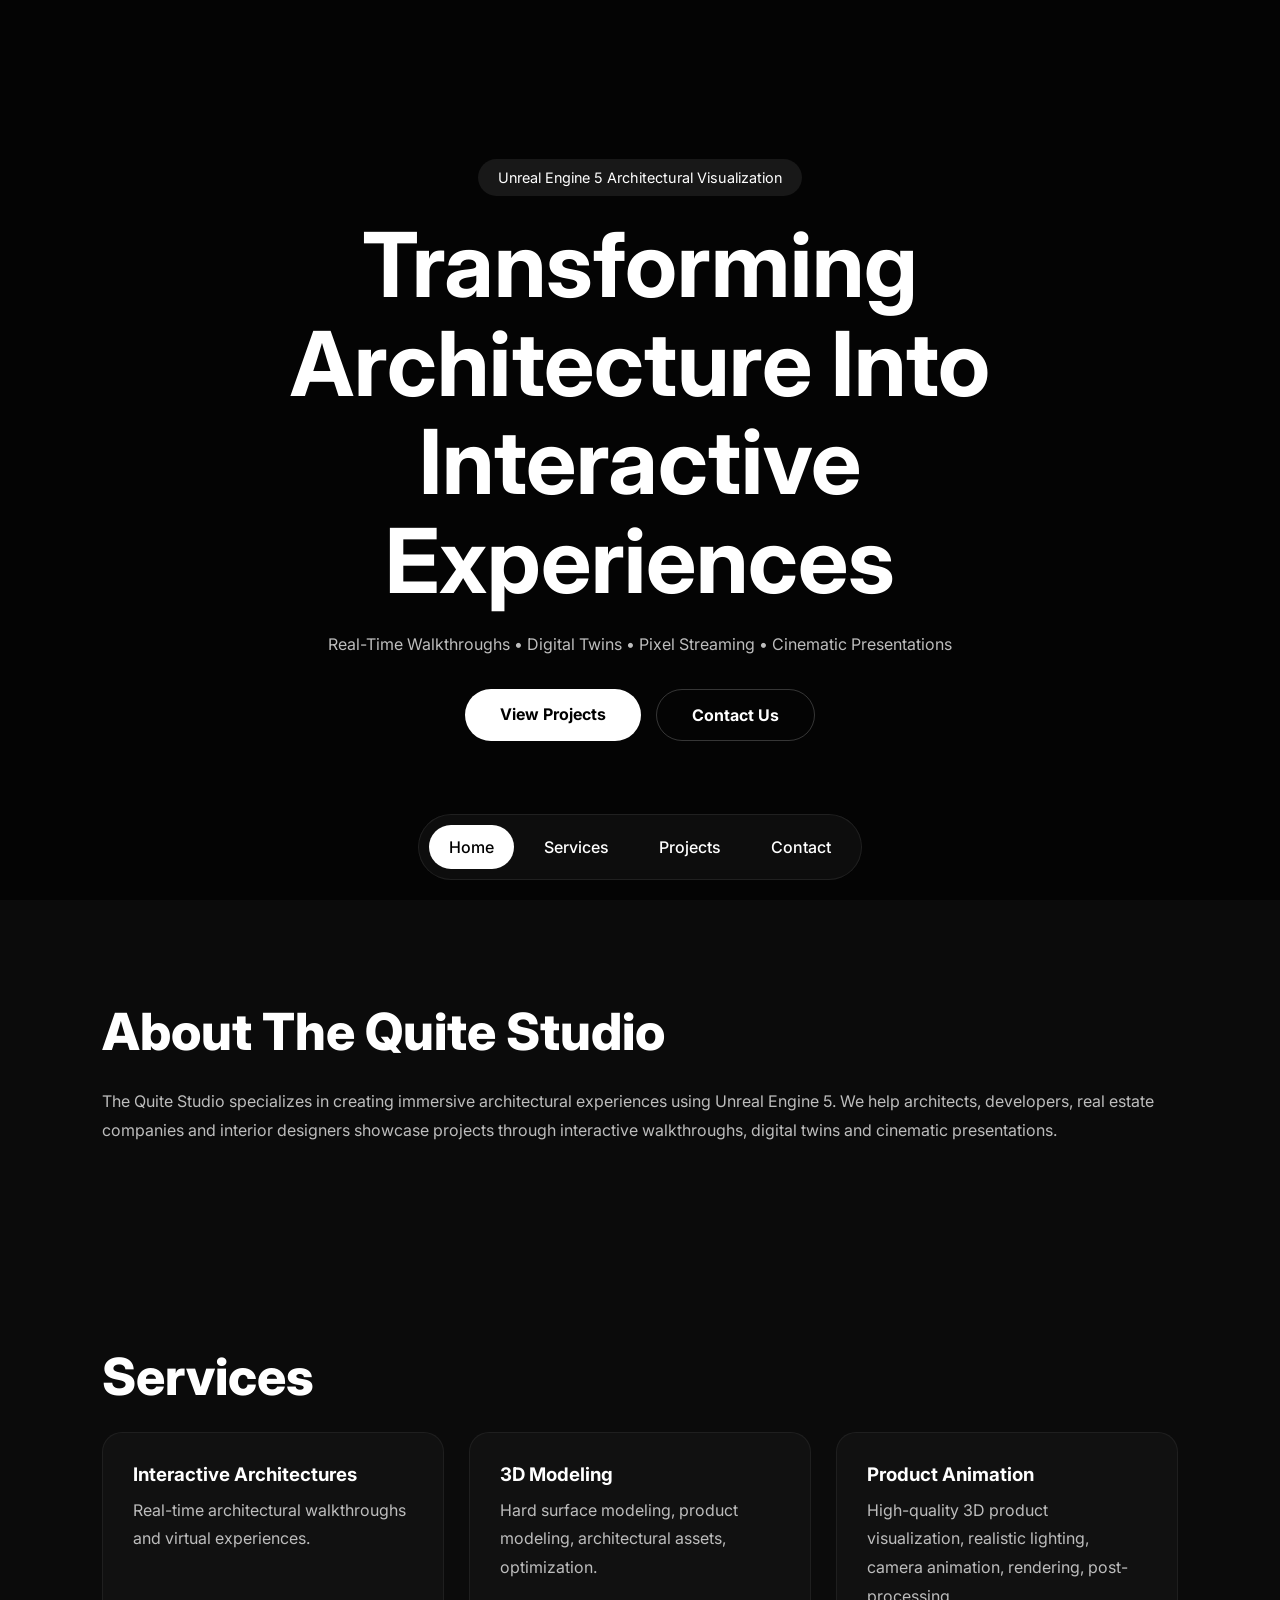
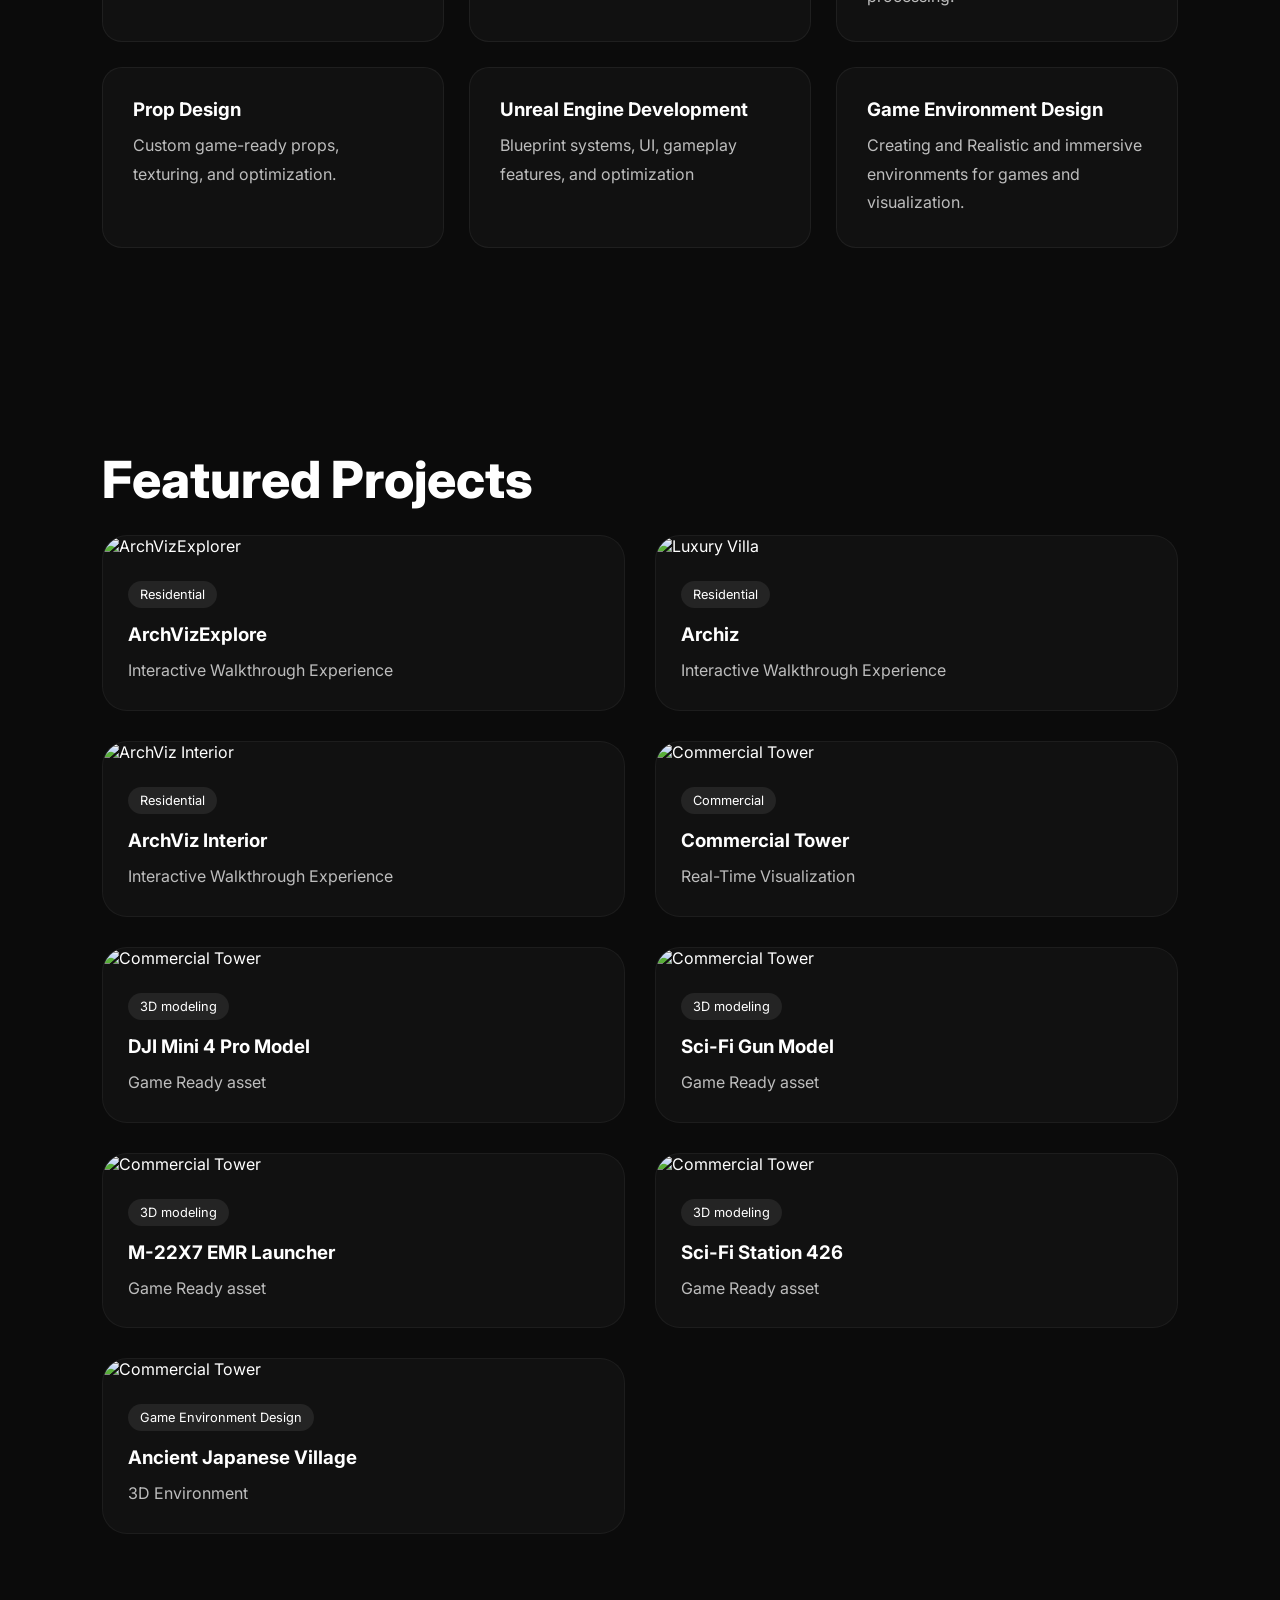
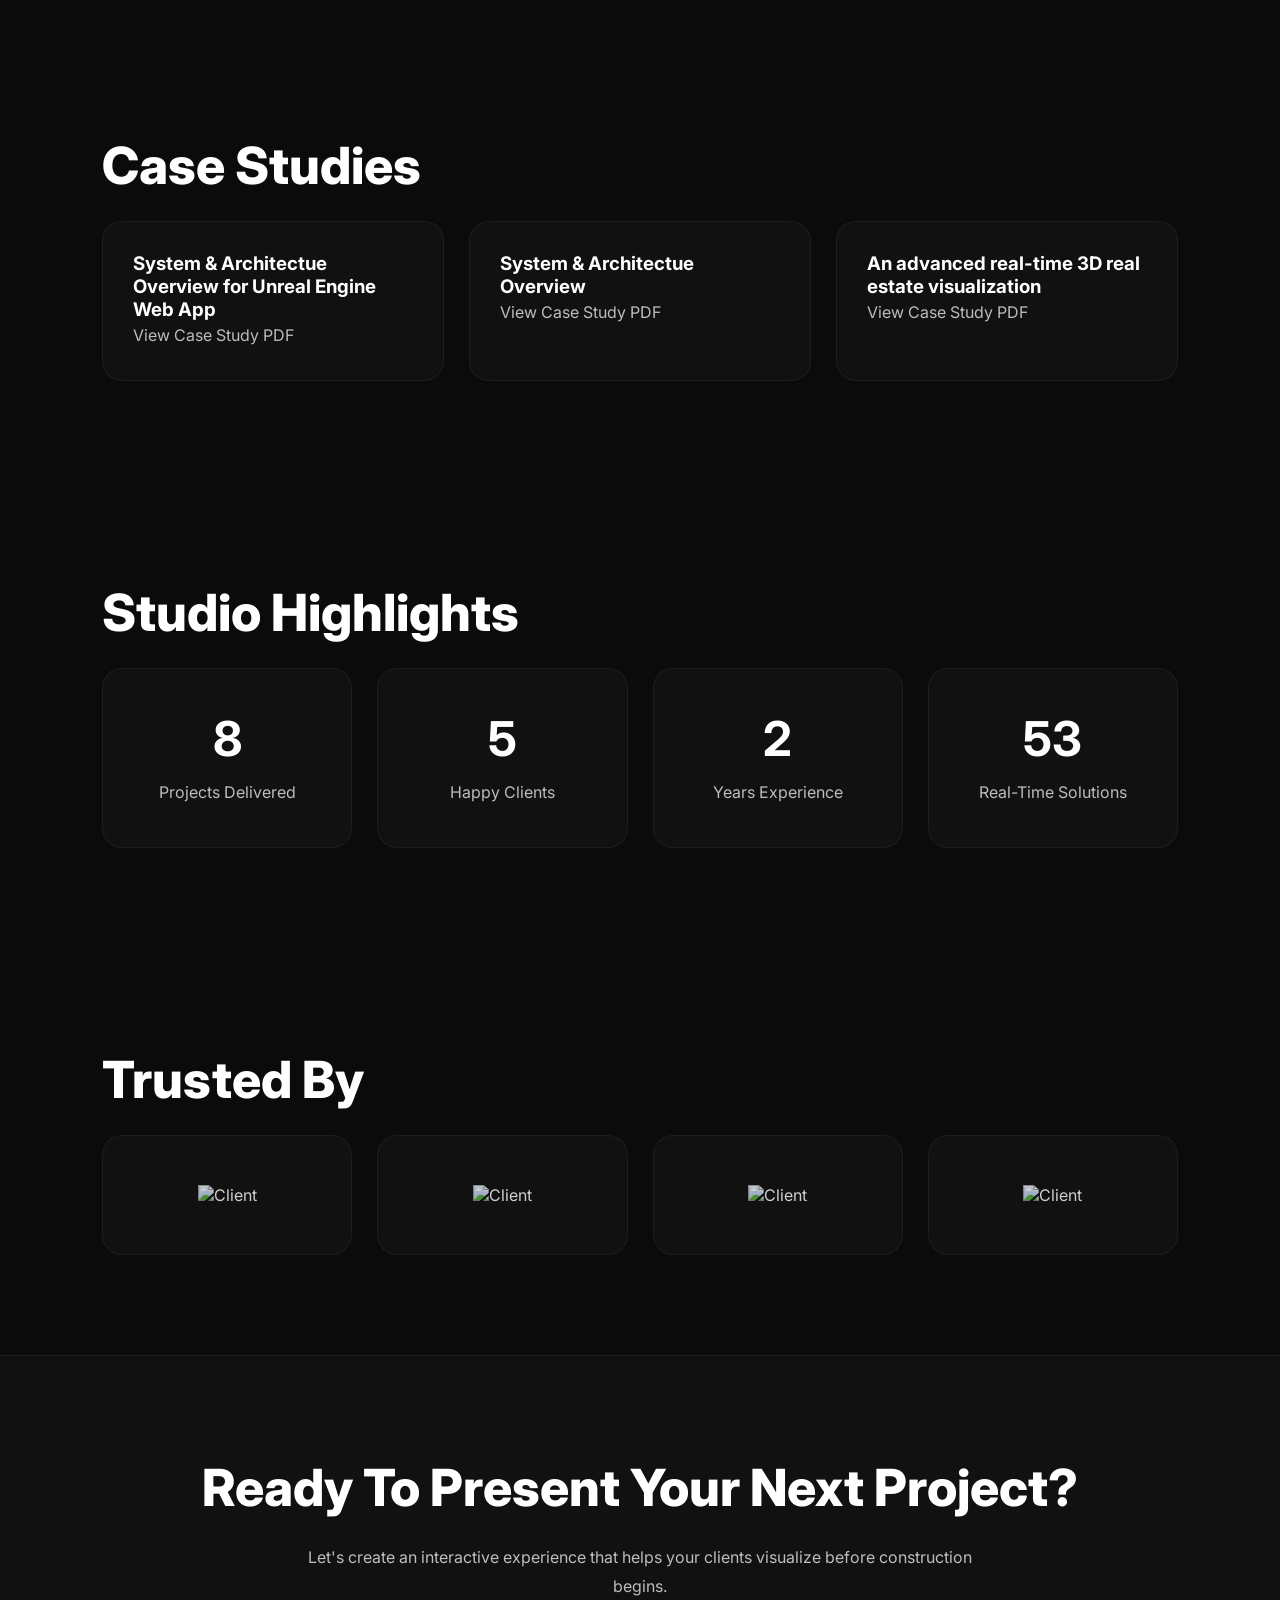
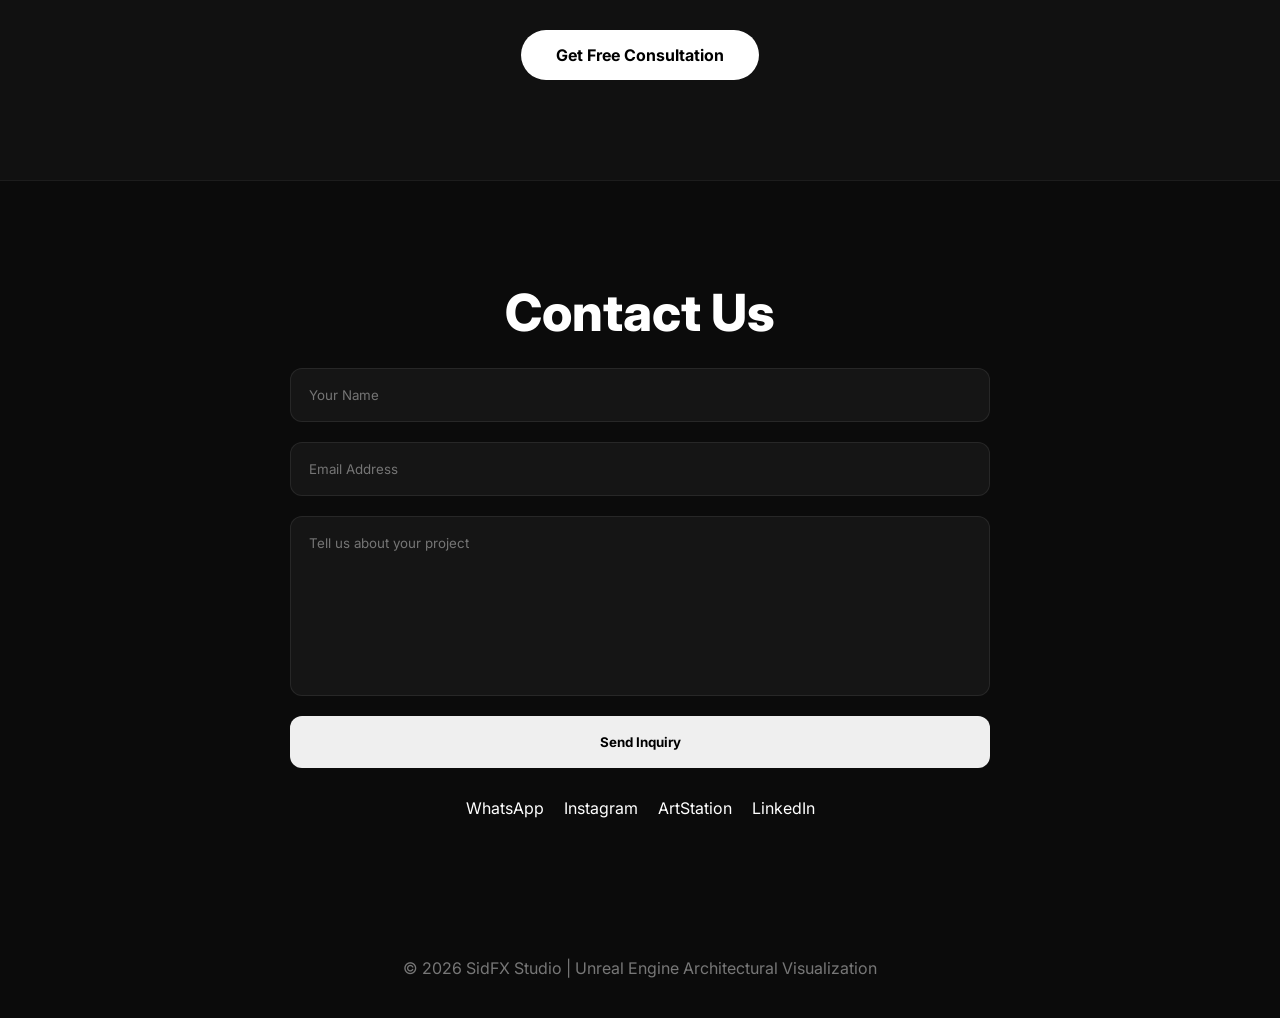
==== code/index.html @ a99117de "Add files via upload" ====
<!DOCTYPE html>
<html lang="en">

<head>

    <meta charset="UTF-8">
    <meta name="viewport" content="width=device-width, initial-scale=1.0">

    <title>SidFX Studio | Unreal Engine ArchViz</title>

    <link href="https://fonts.googleapis.com/css2?family=Inter:wght@300;400;500;600;700;800&display=swap" rel="stylesheet">

    <link rel="stylesheet" href="style.css">

</head>

<body>
   <div class="site-logo">

    <img src="">

</div>

    <!-- =========================
    NAVIGATION
    ========================== -->

    <nav class="bottom-nav">

        <a href="#home">Home</a>
        <a href="#services">Services</a>
        <a href="#projects">Projects</a>
        <a href="#contact">Contact</a>

    </nav>

    <!-- =========================
    HERO
    ========================== -->

    <section id="home" class="hero">

        <video autoplay muted loop playsinline class="hero-video">

            <source src="/asset/home.mp4" type="video/mp4">

        </video>

        <div class="hero-overlay"></div>

        <div class="hero-content">

            <span class="hero-tag">
                Unreal Engine 5 Architectural Visualization
            </span>

            <h1>
                Transforming Architecture Into Interactive Experiences
            </h1>

            <p>
                Real-Time Walkthroughs • Digital Twins • Pixel Streaming • Cinematic Presentations
            </p>

            <div class="hero-buttons">

                <a href="#projects" class="btn">
                    View Projects
                </a>

                <a href="#contact" class="btn btn-outline">
                    Contact Us
                </a>

            </div>

        </div>

    </section>

    <!-- =========================
    ABOUT
    ========================== -->

    <section class="reveal">

        <h2>About The Quite Studio</h2>

        <p>
            The Quite Studio specializes in creating immersive architectural experiences using Unreal Engine 5.
            We help architects, developers, real estate companies and interior designers showcase projects
            through interactive walkthroughs, digital twins and cinematic presentations.
        </p>

    </section>

    <!-- =========================
    SERVICES
    ========================== -->

    <section id="services" class="reveal">

        <h2>Services</h2>

        <div class="services-grid">

            <div class="service-card">
                <h3>Interactive Architectures</h3>
                <p>Real-time architectural walkthroughs and virtual experiences.</p>
            </div>

            <div class="service-card">
                <h3>3D Modeling</h3>
                <p>Hard surface modeling, product modeling, architectural assets, optimization.</p>
            </div>

            <div class="service-card">
                <h3>Product Animation</h3>
                <p>High-quality 3D product visualization, realistic lighting, camera animation, rendering, post-processing.</p>
            </div>

            <div class="service-card">
                <h3>Prop Design</h3>
                <p>Custom game-ready props, texturing, and optimization.</p>
            </div>

            <div class="service-card">
                <h3>Unreal Engine Development</h3>
                <p>Blueprint systems, UI, gameplay features, and optimization</p>
            </div>

            <div class="service-card">
                <h3>Game Environment Design</h3>
                <p>Creating and  Realistic and immersive environments for games and visualization.</p>
            </div>


        </div>

    </section>

    <!-- =========================
    PROJECTS
    ========================== -->

    <section id="projects" class="reveal">

        <h2>Featured Projects</h2>

        <div class="project-grid">

            <!-- PROJECT 1 -->

            <div class="project"

                data-title="ArchVizExplorer"
                data-desc="ArchVizExplorer walkthrough developed in Unreal Engine 5 with cinematic lighting and interactive features."
                data-video="/asset/home.mp4"
                data-pdf="pdfs/project1.pdf"
                data-software="Unreal Engine 5, Blender, Substance Painter"
                data-features="Interactive Walkthrough, Material Customization, Day Night Cycle, Pixel Streaming"
                data-images="/asset/img/img1.png,/asset/img/img2.png,/asset/img/img3.png,/asset/img/img4.png,/asset/img/img5.png">

                <img src="/asset/img/img1.png" alt="ArchVizExplorer">

                <div class="project-content">

                    <span>Residential</span>

                    <h3>ArchVizExplore</h3>

                    <p>
                        Interactive Walkthrough Experience
                    </p>

                </div>

            </div>


             <!-- PROJECT 2 -->


           <div class="project"

                data-title="Archiz"
                data-desc="Archiz walkthrough developed in Unreal Engine 5 with cinematic lighting and interactive features."
                data-video="/asset/home.mp4"
                data-pdf="pdfs/project1.pdf"
                data-software="Unreal Engine 5, Blender, Substance Painter"
                data-features="Interactive Walkthrough, Material Customization, Day Night Cycle, Pixel Streaming"
                data-images="/asset/img2/cover(2).png,/asset/img2/P2img1.png,/asset/img2/P2img2.png,/asset/img2/P2img3.png,/asset/img2/P2img4.png,/asset/img2/P2img5.png">

                <img src="/asset/img2/cover(2).png" alt="Luxury Villa">

                <div class="project-content">

                    <span>Residential</span>

                    <h3>Archiz</h3>

                    <p>
                        Interactive Walkthrough Experience
                    </p>

                </div>

            </div>



             <div class="project"

                data-title="ArchViz Interior"
                data-desc="ArchViz Interior walkthrough developed in Unreal Engine 5 with cinematic lighting and interactive features."
                data-video="/asset/home.mp4"
                data-pdf="pdfs/project1.pdf"
                data-software="Unreal Engine 5, Blender, Substance Painter"
                data-features="Interactive Walkthrough, Material Customization, Day Night Cycle, Pixel Streaming"
                data-images="/asset/img3/pro3img1.png,/asset/img3/pro3img2.png,/asset/img3/pro3img3.png,/asset/img3/pro3img4.png,/asset/img3/pro3img5.png,/asset/img3/pro3img6.png">

                <img src="/asset/img3/cover(3).png" alt="ArchViz Interior">

                <div class="project-content">   

                    <span>Residential</span>

                    <h3>ArchViz Interior</h3>

                    <p>
                        Interactive Walkthrough Experience
                    </p>

                </div>

            </div>

            <!-- PROJECT 3 -->

            <div class="project"

                data-title="Commercial Tower"
                data-desc="Commercial tower visualization featuring real-time navigation and presentation tools."
                data-video="/asset/home.mp4"
                data-pdf="pdfs/project2.pdf"
                data-software="Unreal Engine 5, Blender"
                data-features="Interactive Walkthrough, Real-Time Rendering, Client Presentation"
                data-images="/asset/img4/img1.png,/asset/img4/img2.png,/asset/img4/img3.png,/asset/img4/img4.png,/asset/img4/cover(4).png">

                <img src="/asset/img4/cover(4).png" alt="Commercial Tower">

                <div class="project-content">

                    <span>Commercial</span>

                    <h3>Commercial Tower</h3>

                    <p>
                        Real-Time Visualization
                    </p>

                </div>

            </div>





              <!-- PROJECT 3 -->

            <div class="project"

                data-title="DJI Mini 4 Pro Model"
                data-desc="DJI Mini 4 Pro | Hyper-Realistic Drone."
                data-video=""
                data-pdf="pdfs/project2.pdf"
                data-software="Unreal Engine 5, Blender,Substance Painter,"
                data-features="game Ready asset, Real-Time Rendering, "
                data-images="/asset/modeling/img1.webp,/asset/modeling/img3.webp,/asset/modeling/img4.webp,/asset/modeling/img5.webp,/asset/modeling/img6.webp,/asset/modeling/img7.webp">

                <img src="/asset/modeling/cover(5).webp" alt="Commercial Tower">

                <div class="project-content">

                    <span>3D modeling</span>

                    <h3>DJI Mini 4 Pro Model</h3>

                    <p>
                        Game Ready asset
                    </p>

                </div>

            </div>




                              <!-- PROJECT 3 -->

            <div class="project"

                data-title="Sci-Fi Gun Model"
                data-desc="Drone model using Blender and Substance Painter."
                data-video=""
                data-pdf="pdfs/project2.pdf"
                data-software="Unreal Engine 5, Blender,Substance Painter,"
                data-features="game Ready asset, Real-Time Rendering, "
                data-images="/asset/modeling2/img1.webp,/asset/modeling2/img2.webp,/asset/modeling2/img3.webp,/asset/modeling2/img4.webp,/asset/modeling2/img6.webp">

                <img src="/asset/modeling2/cover(6).jpg" alt="Commercial Tower">

                <div class="project-content">

                    <span>3D modeling</span>

                    <h3>Sci-Fi Gun Model</h3>

                    <p>
                        Game Ready asset
                    </p>

                </div>

            </div>

                   <!-- PROJECT 3 -->

            <div class="project"

                data-title="M-22X7 EMR Launcher"
                data-desc="M-22X7 EMR Launcher
                    Electromagnetic Rail Launcher | Game-Ready Asset
                      A high-dr and Substance Painter."
                data-video=""
                data-pdf="pdfs/project2.pdf"
                data-software="Unreal Engine 5, Blender,Substance Painter,"
                data-features="game Ready asset, Real-Time Rendering, "
                data-images="/asset/modeling3/img1.webp,/asset/modeling3/img2.webp,/asset/modeling3/img3.webp,/asset/modeling3/img4.webp,/asset/modeling3/img5.webp">

                <img src="/asset/modeling3/Cover(7).webp" alt="Commercial Tower">

                <div class="project-content">

                    <span>3D modeling</span>

                    <h3>M-22X7 EMR Launcher</h3>

                    <p>
                        Game Ready asset
                    </p>

                </div>

            </div>


     <!-- PROJECT 3 -->

            <div class="project"

                data-title="Sci-fi station,426"
                data-desc="Station 426
               Sci-Fi Utility Terminal | Game-Ready Asset
               A compact industrial sci-fi station designed for futuristic environments and gameplay interaction."
                data-video=""
                data-pdf="pdfs/project2.pdf"
                data-software="Unreal Engine 5, Blender,Substance Painter,"
                data-features="game Ready asset, Real-Time Rendering,"
                data-images="/asset/modeling4/img1.webp,/asset/modeling4/img2.webp,/asset/modeling4/img3.webp,/asset/modeling4/img4.webp,/asset/modeling4/img5.webp">

                <img src="/asset/modeling4/cover(8).webp" alt="Commercial Tower">

                <div class="project-content">

                    <span>3D modeling</span>

                    <h3>Sci-Fi Station 426</h3>

                    <p>
                        Game Ready asset
                    </p>

                </div>

            </div>


               <!-- PROJECT 3 -->

            <div class="project"

                data-title="Ancient Japanese Village"
                data-desc="An ancient Japanese village environment created in Unreal Engine 5, 
                using modular assets from KCISA models available on Fab (formerly Quixel/Fortnite Fab).
                 This scene captures the calm and timeless beauty of traditional Japan."
                data-video=""
                data-pdf="pdfs/project2.pdf"
                data-software="Unreal Engine 5, Blender,Game ready environment,"
                data-features="game Ready , Real-Time Rendering,"
                data-images="/asset/environment/img1.webp,/asset/environment/img2.webp,/asset/environment/img3.webp,/asset/environment/img4.webp,/asset/environment/img5.webp">

                <img src="/asset/environment/Cover(9).webp" alt="Commercial Tower">

                <div class="project-content">

                    <span>Game Environment Design</span>

                    <h3>Ancient Japanese Village</h3>

                    <p>
                        3D Environment
                    </p>

                </div>

            </div>







            

        </div>

    </section>





    
    <!-- =========================
    CASE STUDIES
    ========================== -->

    <section class="reveal">

        <h2>Case Studies</h2>

        <div class="pdf-grid">

            <a href="https://sidfx.my.canva.site/interactive-archviz-1" target="_blank" class="pdf-card">

                <h3>System &
                  Architectue Overview for Unreal Engine Web App</h3>

                <p>View Case Study PDF</p>

            </a>

            <a href="https://sidfx.my.canva.site/interactive-archviz-2" target="_blank" class="pdf-card">

                <h3>System & Architectue Overview </h3>

                <p>View Case Study PDF</p>

            </a>

            <a href="https://sidfx.my.canva.site/interactive-archviz-3" target="_blank" class="pdf-card">

                <h3>An advanced real-time 3D real estate visualization </h3>

                <p>View Case Study PDF</p>

            </a>







        </div>

    </section>

    <!-- =========================
    STATS
    ========================== -->

    <section class="reveal">

        <h2>Studio Highlights</h2>

        <div class="stats">

            <div class="stat">
                <h3 class="counter" data-target="15">0</h3>
                <p>Projects Delivered</p>
            </div>

            <div class="stat">
                <h3 class="counter" data-target="8">0</h3>
                <p>Happy Clients</p>
            </div>

            <div class="stat">
                <h3 class="counter" data-target="2">0</h3>
                <p>Years Experience</p>
            </div>

            <div class="stat">
                <h3 class="counter" data-target="100">0</h3>
                <p>Real-Time Solutions</p>
            </div>

        </div>

    </section>

    <!-- =========================
    TRUSTED BY
    ========================== -->

    <section class="reveal">

        <h2>Trusted By</h2>

        <div class="clients">

            <div class="client">
                <img src="logos/client1.png" alt="Client">
            </div>

            <div class="client">
                <img src="logos/client2.png" alt="Client">
            </div>

            <div class="client">
                <img src="logos/client3.png" alt="Client">
            </div>

            <div class="client">
                <img src="logos/client4.png" alt="Client">
            </div>

        </div>

    </section>

    <!-- =========================
    CTA
    ========================== -->

    <section class="cta reveal">

        <h2>Ready To Present Your Next Project?</h2>

        <p>
            Let's create an interactive experience that helps your clients visualize before construction begins.
        </p>

        <a href="#contact" class="btn">
            Get Free Consultation
        </a>

    </section>

    <!-- =========================
    CONTACT
    ========================== -->

    <section id="contact" class="contact reveal">

        <h2>Contact Us</h2>

        <form>

            <input type="text" placeholder="Your Name">

            <input type="email" placeholder="Email Address">

            <textarea placeholder="Tell us about your project"></textarea>

            <button type="submit">
                Send Inquiry
            </button>

        </form>

        <div class="contact-links">

            <a href="#">WhatsApp</a>
            <a href="#">Instagram</a>
            <a href="#">ArtStation</a>
            <a href="#">LinkedIn</a>

        </div>

    </section>

    <!-- =========================
    FOOTER
    ========================== -->

    <footer>

        © 2026 SidFX Studio | Unreal Engine Architectural Visualization

    </footer>

    <!-- =========================
    PROJECT MODAL
    ========================== -->

    <div class="project-modal">

        <div class="modal-content">

            <span class="close-modal">&times;</span>

            <h2 id="modalTitle"></h2>

            <video id="modalVideo" controls></video>

            <p id="modalDesc"></p>

            <div class="project-details">

                <div>

                    <h4>Software Used</h4>

                    <p id="modalSoftware"></p>

                </div>

                <div>

                    <h4>Features</h4>

                    <p id="modalFeatures"></p>

                </div>

            </div>

            <div class="slider-wrapper">

                <button id="prevBtn">‹</button>

                <img id="sliderImage">

                <button id="nextBtn">›</button>

            </div>

            <a id="pdfLink" target="_blank" class="btn">
                View PDF Case Study
            </a>

        </div>

    </div>

    <script src="script.js"></script>

</body>
</html>
---- code/style.css ----
.site-logo{
position:fixed;
top:25px;
left:30px;
z-index:10000;
}

.site-logo a{
text-decoration:none;
color:white;
font-size:1.3rem;
font-weight:800;
letter-spacing:2px;
}


    
/* =========================
FLOATING LOGO
========================= */

.floating-logo{
position:fixed;
left:25px;
bottom:25px;
z-index:9998;
}

.floating-logo img{
width:60px;
height:60px;
object-fit:contain;
transition:.3s;
}

.floating-logo img:hover{
transform:scale(1.08);
}



/* =========================
GLOBAL
========================= */

*{
margin:0;
padding:0;
box-sizing:border-box;
font-family:'Inter',sans-serif;
}

html{
scroll-behavior:smooth;
}

body{
background:#0b0b0b;
color:#fff;
overflow-x:hidden;
}

section{
padding:100px 8%;
}

h2{
font-size:clamp(2rem,4vw,3.5rem);
margin-bottom:25px;
font-weight:800;
}

p{
line-height:1.8;
color:#bdbdbd;
}

img{
max-width:100%;
display:block;
}

/* =========================
NAVIGATION
========================= */

.bottom-nav{
position:fixed;
bottom:20px;
left:50%;
transform:translateX(-50%);
display:flex;
gap:10px;
padding:10px;
background:rgba(15,15,15,.9);
backdrop-filter:blur(20px);
border:1px solid rgba(255,255,255,.08);
border-radius:60px;
z-index:9999;
}

.bottom-nav a{
color:white;
text-decoration:none;
padding:12px 20px;
border-radius:30px;
transition:.3s;
font-weight:500;
}

.bottom-nav a:hover,
.bottom-nav a.active{
background:white;
color:black;
}

/* =========================
HERO
========================= */

.hero{
height:100vh;
position:relative;
display:flex;
justify-content:center;
align-items:center;
text-align:center;
overflow:hidden;
}

.hero-video{
position:absolute;
width:100%;
height:100%;
object-fit:cover;
}

.hero-overlay{
position:absolute;
inset:0;
background:rgba(0,0,0,.65);
}

.hero-content{
position:relative;
z-index:10;
max-width:1000px;
padding:20px;
}

.hero-tag{
display:inline-block;
padding:10px 20px;
background:rgba(255,255,255,.08);
border-radius:30px;
margin-bottom:20px;
font-size:.9rem;
}

.hero h1{
font-size:clamp(3rem,7vw,6rem);
line-height:1.1;
margin-bottom:20px;
}

.hero-buttons{
margin-top:30px;
display:flex;
justify-content:center;
gap:15px;
flex-wrap:wrap;
}

/* =========================
BUTTONS
========================= */

.btn{
display:inline-block;
padding:15px 35px;
background:white;
color:black;
text-decoration:none;
font-weight:700;
border-radius:50px;
transition:.3s;
}

.btn:hover{
transform:translateY(-5px);
}

.btn-outline{
background:transparent;
color:white;
border:1px solid rgba(255,255,255,.2);
}

/* =========================
SERVICES
========================= */

.services-grid{
display:grid;
grid-template-columns:repeat(auto-fit,minmax(280px,1fr));
gap:25px;
}

.service-card{
background:#111;
padding:30px;
border-radius:20px;
border:1px solid rgba(255,255,255,.06);
transition:.3s;
}

.service-card:hover{
transform:translateY(-8px);
box-shadow:0 0 30px rgba(77,156,255,.15);
}

.service-card h3{
margin-bottom:10px;
}

/* =========================
PROJECTS
========================= */

.project-grid{
display:grid;
grid-template-columns:repeat(auto-fit,minmax(350px,1fr));
gap:30px;
}

.project{
background:#111;
border-radius:25px;
overflow:hidden;
cursor:pointer;
transition:.4s;
border:1px solid rgba(255,255,255,.05);
}

.project:hover{
transform:translateY(-10px);
box-shadow:0 0 30px rgba(77,156,255,.15);
}

.project img{
    width:100%;
    height:auto;
    object-fit:contain;
}


.project-content{
padding:25px;
}

.project-content span{
display:inline-block;
padding:6px 12px;
background:rgba(255,255,255,.08);
border-radius:20px;
font-size:.8rem;
margin-bottom:15px;
}

.project-content h3{
margin-bottom:10px;
}

/* =========================
CASE STUDIES
========================= */

.pdf-grid{
display:grid;
grid-template-columns:repeat(auto-fit,minmax(300px,1fr));
gap:25px;
}

.pdf-card{
background:#111;
padding:30px;
border-radius:20px;
text-decoration:none;
color:white;
border:1px solid rgba(255,255,255,.05);
transition:.3s;
}

.pdf-card:hover{
transform:translateY(-8px);
}

/* =========================
STATS
========================= */

.stats{
display:grid;
grid-template-columns:repeat(auto-fit,minmax(220px,1fr));
gap:25px;
}

.stat{
background:#111;
padding:40px;
border-radius:20px;
text-align:center;
border:1px solid rgba(255,255,255,.05);
}

.stat h3{
font-size:3rem;
margin-bottom:10px;
}

/* =========================
CLIENTS
========================= */

.clients{
display:grid;
grid-template-columns:repeat(auto-fit,minmax(200px,1fr));
gap:25px;
}

.client{
background:#111;
height:120px;
display:flex;
justify-content:center;
align-items:center;
border-radius:20px;
border:1px solid rgba(255,255,255,.05);
}

.client img{
max-height:60px;
opacity:.8;
}

/* =========================
CTA
========================= */

.cta{
text-align:center;
background:#111;
border-top:1px solid rgba(255,255,255,.05);
border-bottom:1px solid rgba(255,255,255,.05);
}

.cta p{
max-width:700px;
margin:auto;
margin-bottom:30px;
}

/* =========================
CONTACT
========================= */

.contact{
text-align:center;
}

.contact form{
max-width:700px;
margin:auto;
display:flex;
flex-direction:column;
gap:20px;
}

input,
textarea{
padding:18px;
background:#151515;
border:1px solid rgba(255,255,255,.08);
border-radius:12px;
color:white;
}

input:focus,
textarea:focus{
outline:none;
border-color:#4d9cff;
}

textarea{
height:180px;
resize:none;
}

button{
padding:18px;
border:none;
border-radius:12px;
font-weight:700;
cursor:pointer;
}

.contact-links{
margin-top:30px;
display:flex;
justify-content:center;
gap:20px;
flex-wrap:wrap;
}

.contact-links a{
color:white;
text-decoration:none;
}

/* =========================
FOOTER
========================= */

footer{
padding:40px;
text-align:center;
color:#777;
}

/* =========================
MODAL
========================= */

.project-modal{
position:fixed;
inset:0;
background:rgba(0,0,0,.95);
display:flex;
justify-content:center;
align-items:center;
opacity:0;
pointer-events:none;
transition:.4s;
z-index:10000;
}

.project-modal.active{
opacity:1;
pointer-events:auto;
}

.modal-content{
width:95%;
max-width:1400px;
height:90vh;
overflow-y:auto;
background:#111;
padding:30px;
border-radius:25px;
position:relative;
}

.close-modal{
position:absolute;
right:25px;
top:15px;
font-size:40px;
cursor:pointer;
}

.modal-content video{
width:100%;
border-radius:20px;
margin:20px 0;
}

.project-details{
display:grid;
grid-template-columns:1fr 1fr;
gap:30px;
margin-top:20px;
}

.slider-wrapper{
display:flex;
align-items:center;
justify-content:center;
gap:20px;
margin-top:30px;
}

#sliderImage{
    width:100%;
    max-width:1200px;
    height:80vh;
    object-fit:contain;
    background:#111;
    border-radius:20px;
}

#prevBtn,
#nextBtn{
width:60px;
height:60px;
border:none;
border-radius:50%;
cursor:pointer;
font-size:2rem;
}

/* =========================
REVEAL
========================= */

.reveal{
opacity:0;
transform:translateY(60px);
transition:1s;
}

.reveal.active{
opacity:1;
transform:translateY(0);
}

/* =========================
MOBILE
========================= */

@media(max-width:768px){

section{
padding:80px 6%;
}

.bottom-nav{
width:95%;
justify-content:space-around;
}

.bottom-nav a{
padding:10px;
font-size:.85rem;
}

.project-grid,
.services-grid,
.pdf-grid,
.stats,
.clients{
grid-template-columns:1fr;
}

.project-details{
grid-template-columns:1fr;
}

.hero-buttons{
flex-direction:column;
}

#sliderImage{
height:280px;
}

.modal-content{
padding:20px;
height:95vh;
}

}
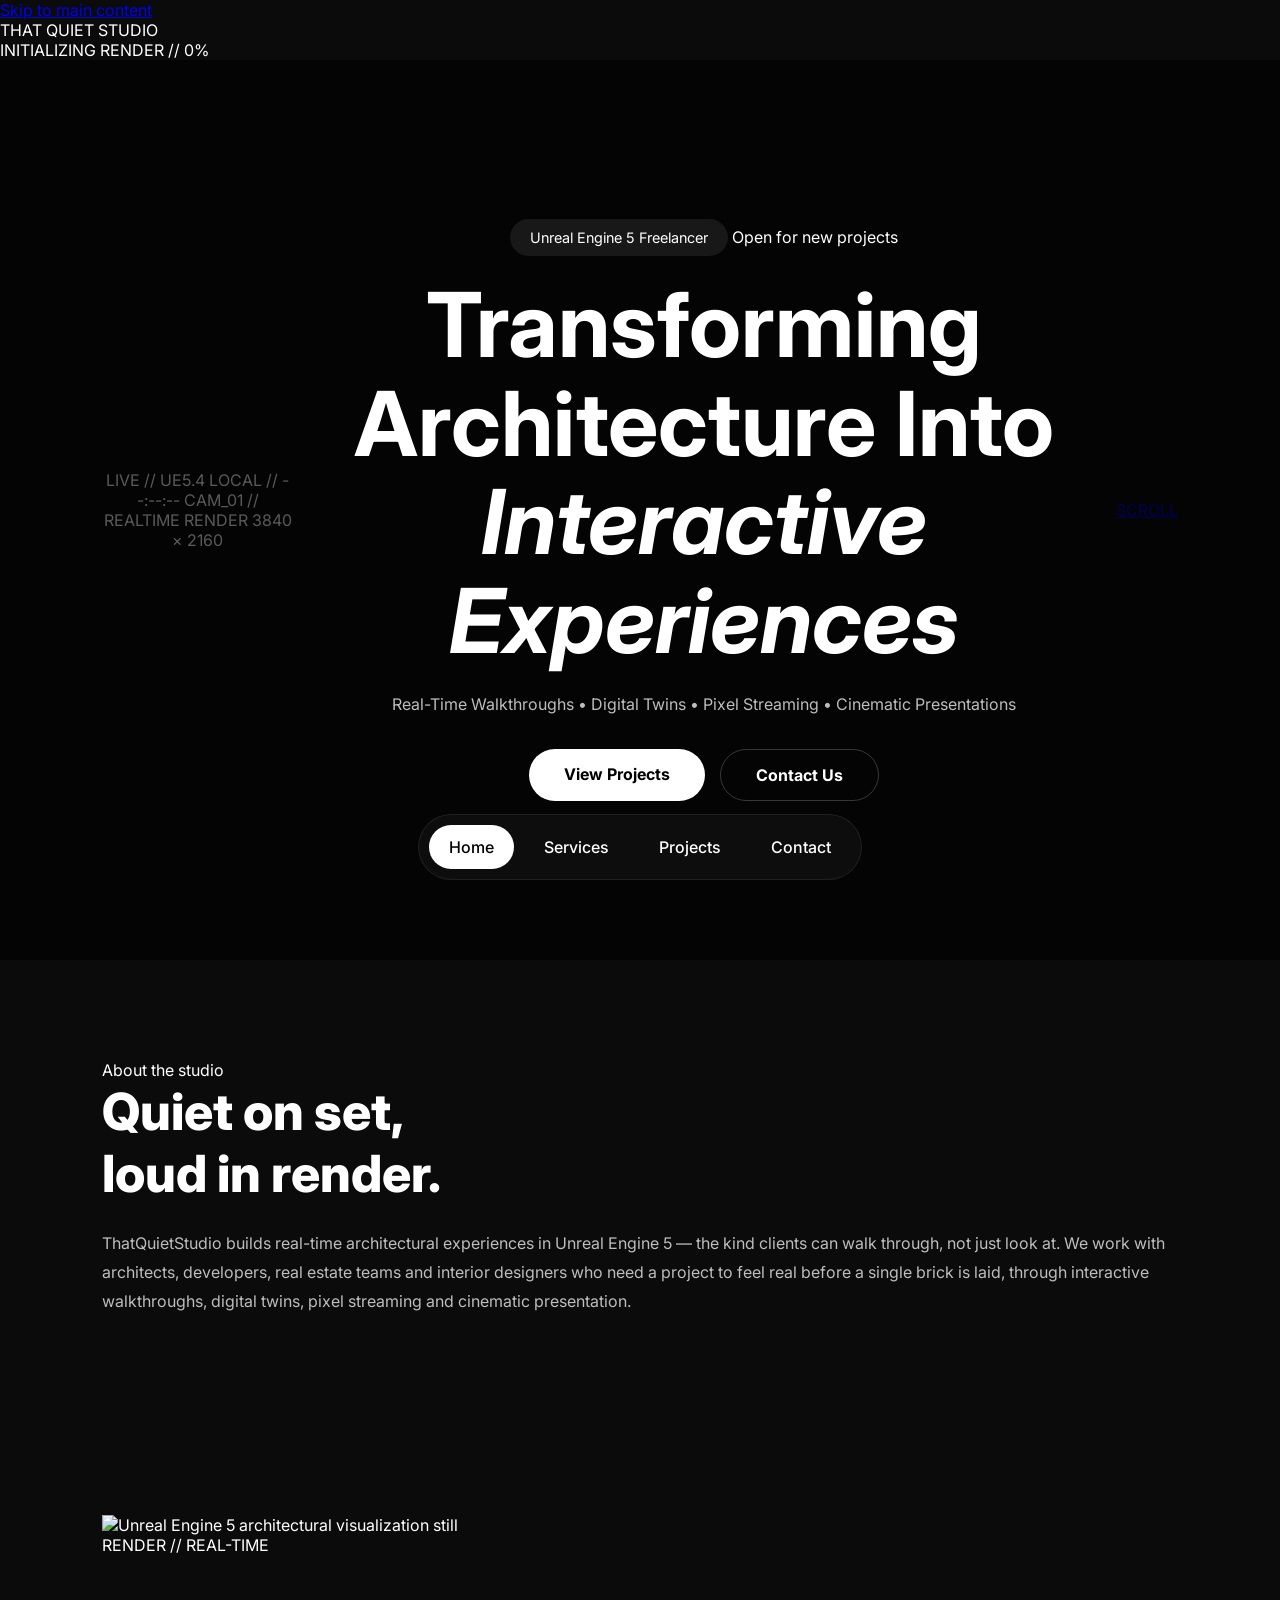
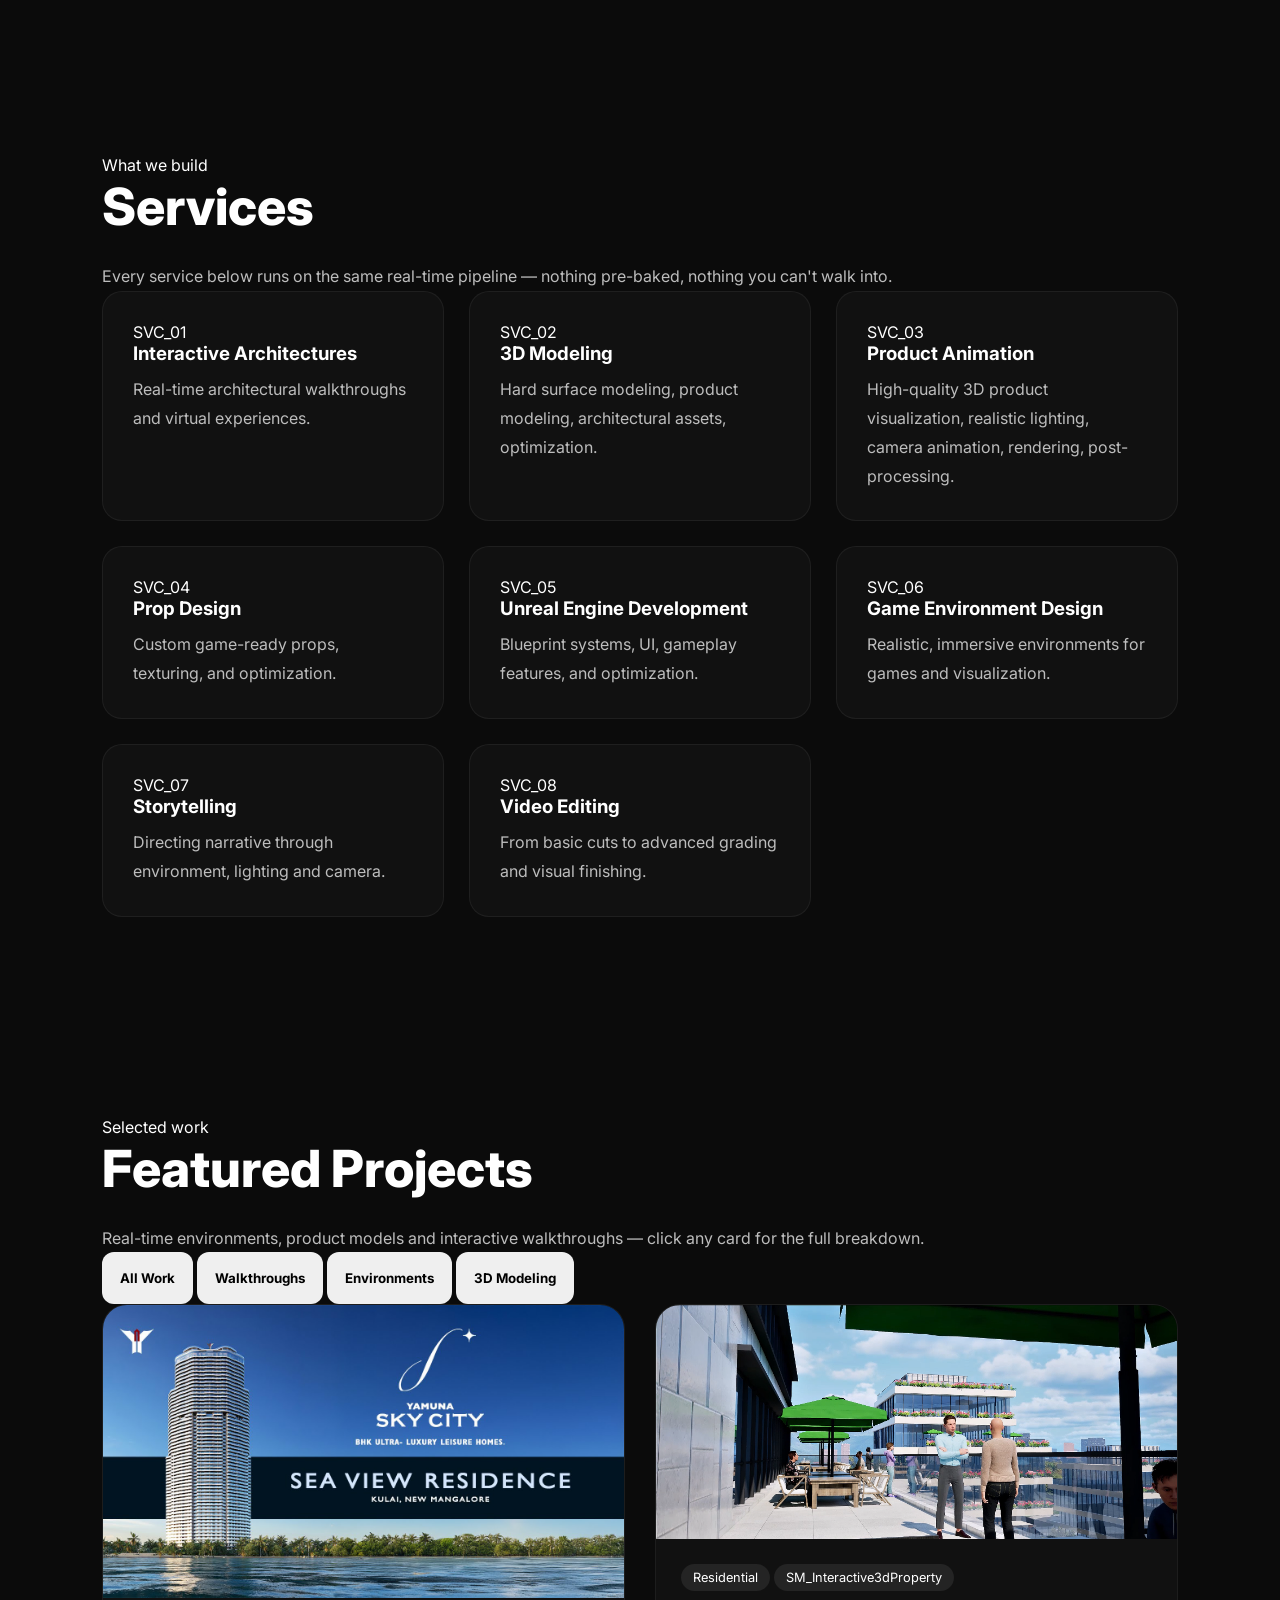
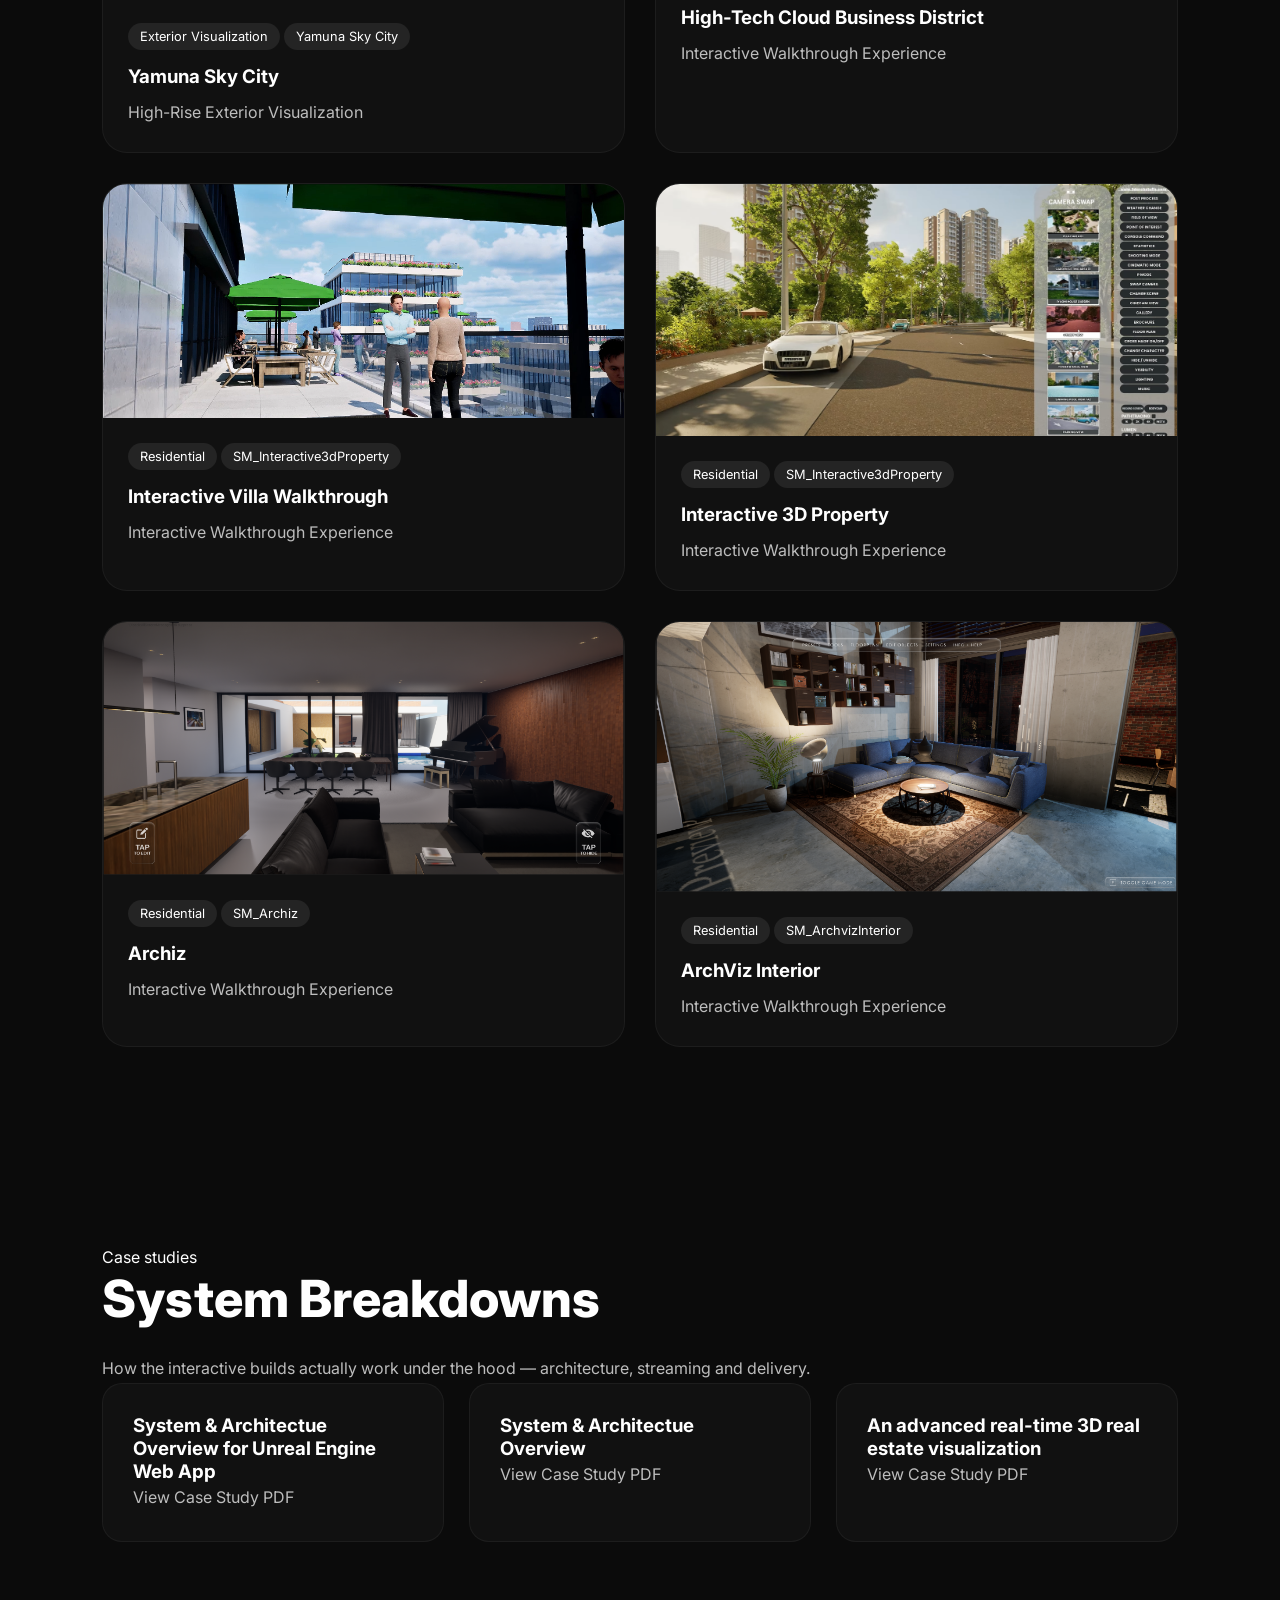
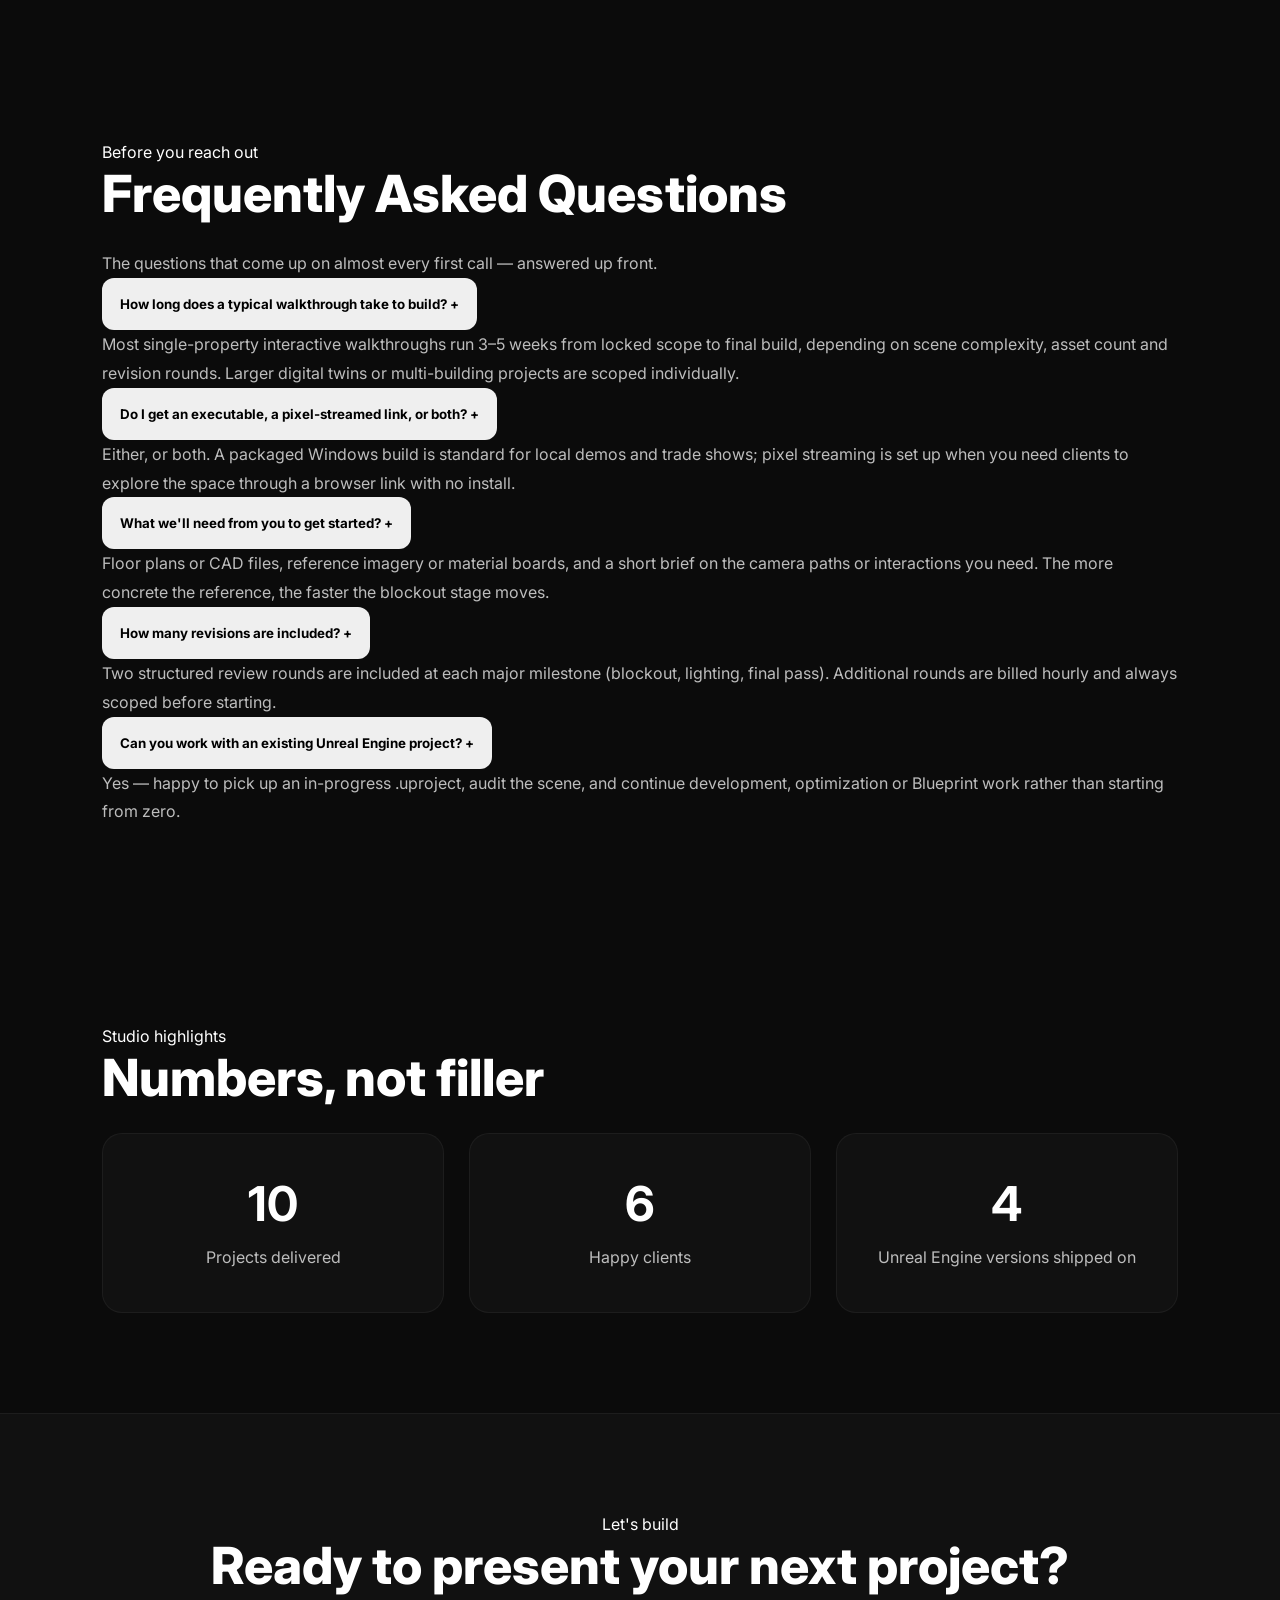
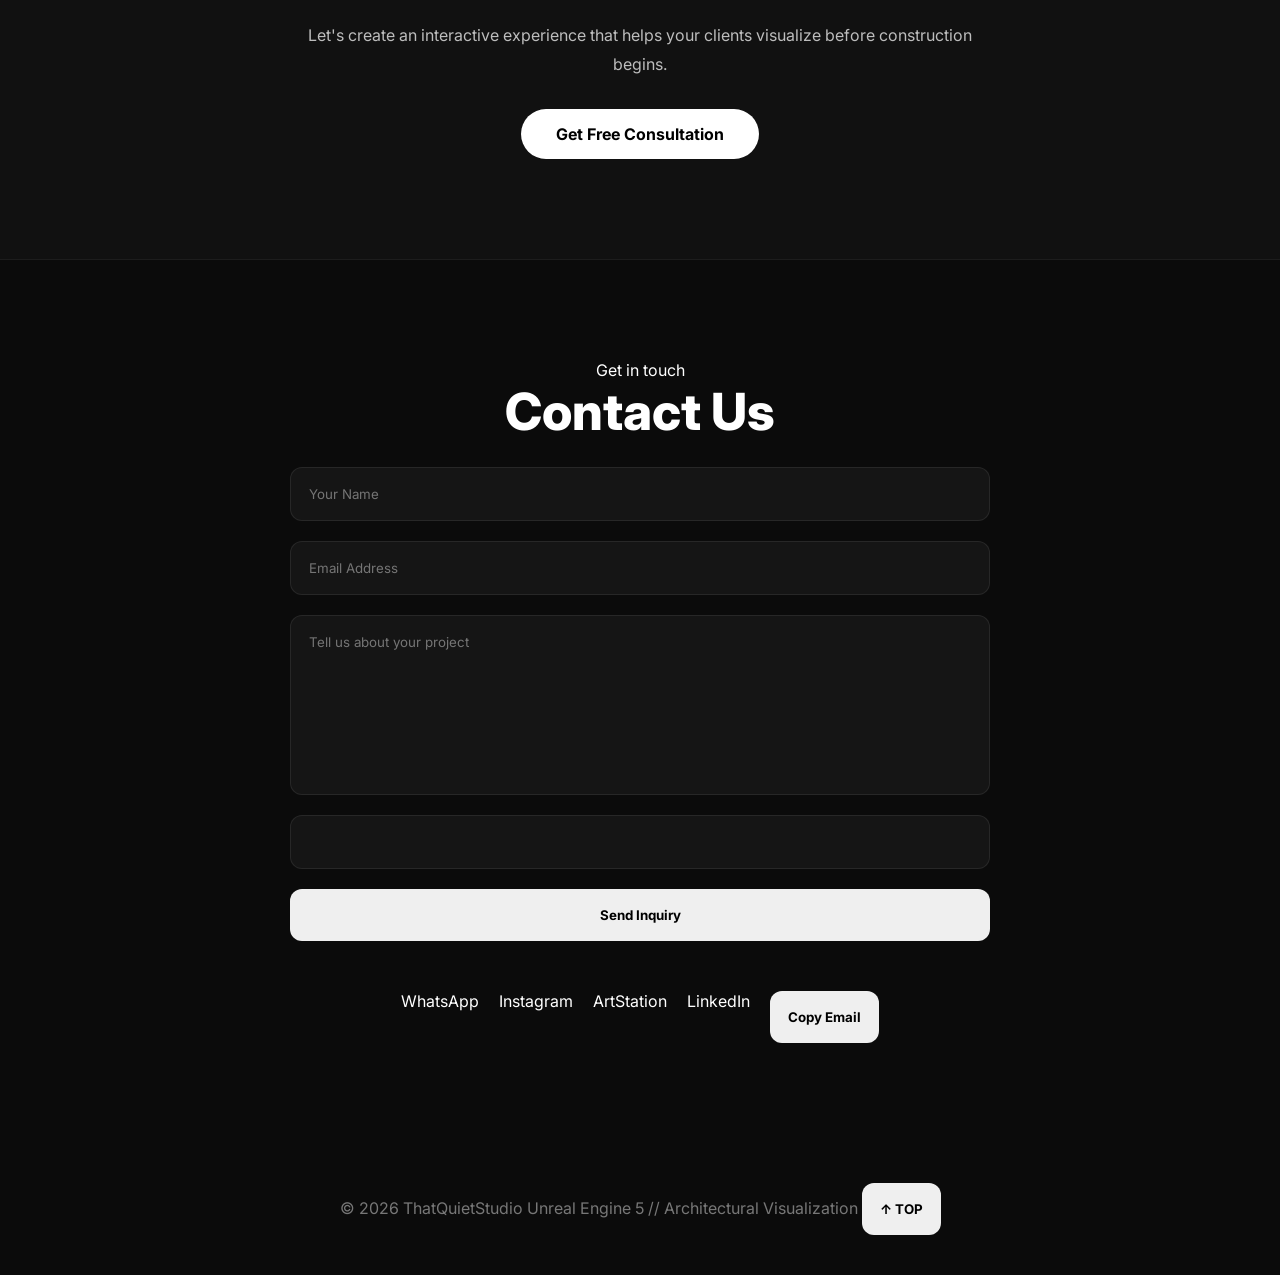
==== commit 6127bf0a: "Update index.html" ====
--- a/code/index.html
+++ b/code/index.html
@@ -6,26 +6,88 @@
     <meta charset="UTF-8">
     <meta name="viewport" content="width=device-width, initial-scale=1.0">
 
-    <title>SidFX Studio | Unreal Engine ArchViz</title>
-
-    <link href="https://fonts.googleapis.com/css2?family=Inter:wght@300;400;500;600;700;800&display=swap" rel="stylesheet">
+    <title>ThatQuietStudio | Unreal Engine 5 ArchViz &amp; Real-Time 3D Studio</title>
+
+    <meta name="description" content="ThatQuietStudio builds real-time architectural walkthroughs, digital twins, pixel streaming experiences and game-ready 3D assets in Unreal Engine 5 — for architects, developers and real estate teams.">
+    <meta name="keywords" content="Unreal Engine 5, ArchViz, architectural visualization, real-time walkthrough, digital twin, pixel streaming, 3D modeling, environment art, game ready assets">
+    <meta name="author" content="ThatQuietStudio">
+    <meta name="robots" content="index, follow">
+    <link rel="canonical" href="https://thatquietstudio.com/">
+
+    <!-- Open Graph -->
+    <meta property="og:type" content="website">
+    <meta property="og:site_name" content="ThatQuietStudio">
+    <meta property="og:title" content="ThatQuietStudio | Unreal Engine 5 ArchViz & Real-Time 3D Studio">
+    <meta property="og:description" content="Real-time architectural walkthroughs, digital twins, pixel streaming and game-ready 3D assets built in Unreal Engine 5.">
+    <meta property="og:image" content="/asset/pro.png">
+    <meta property="og:url" content="https://thatquietstudio.com/">
+
+    <!-- Twitter -->
+    <meta name="twitter:card" content="summary_large_image">
+    <meta name="twitter:title" content="ThatQuietStudio | Unreal Engine 5 ArchViz & Real-Time 3D Studio">
+    <meta name="twitter:description" content="Real-time architectural walkthroughs, digital twins, pixel streaming and game-ready 3D assets built in Unreal Engine 5.">
+    <meta name="twitter:image" content="/asset/pro.png">
+
+    <meta name="theme-color" content="#0a0c10">
+    <link rel="icon" type="image/png" href="/asset/logo.png">
+    <link rel="apple-touch-icon" href="/asset/logo.png">
+
+    <link rel="preconnect" href="https://fonts.googleapis.com">
+    <link rel="preconnect" href="https://fonts.gstatic.com" crossorigin>
+    <link href="https://fonts.googleapis.com/css2?family=Inter:wght@300;400;500;600;700;800&family=Space+Grotesk:wght@500;600;700&family=IBM+Plex+Mono:wght@400;500&display=swap" rel="stylesheet">
 
     <link rel="stylesheet" href="style.css">
 
+    <script type="application/ld+json">
+    {
+      "@context": "https://schema.org",
+      "@type": "ProfessionalService",
+      "name": "ThatQuietStudio",
+      "description": "Real-time architectural visualization studio specializing in Unreal Engine 5 walkthroughs, digital twins, pixel streaming and game-ready 3D assets.",
+      "url": "https://thatquietstudio.com/",
+      "sameAs": [
+        "https://www.instagram.com/sid._fx/",
+        "https://www.artstation.com/sidfx",
+        "https://www.linkedin.com/in/sid-fx-89952138b"
+      ],
+      "areaServed": "Worldwide",
+      "serviceType": ["Architectural Visualization", "Unreal Engine Development", "3D Modeling", "Real-Time Walkthroughs"]
+    }
+    </script>
+
 </head>
 
 <body>
-   <div class="site-logo">
-
-    <img src="">
-
-</div>
+
+    <a href="#main-content" class="skip-link">Skip to main content</a>
+
+    <!-- =========================
+    PRELOADER
+    ========================== -->
+
+    <div class="preloader" id="preloader" role="status" aria-live="polite">
+        <div class="preloader-inner">
+            <span class="preloader-tag">THAT QUIET STUDIO</span>
+            <div class="preloader-bar">
+                <div class="preloader-fill" id="preloaderFill"></div>
+            </div>
+            <span class="preloader-pct" id="preloaderPct">INITIALIZING RENDER // 0%</span>
+        </div>
+    </div>
+
+    <!-- =========================
+    SCROLL PROGRESS
+    ========================== -->
+
+    <div class="scroll-progress" aria-hidden="true">
+        <div class="scroll-progress-fill" id="scrollProgressFill"></div>
+    </div>
 
     <!-- =========================
     NAVIGATION
     ========================== -->
 
-    <nav class="bottom-nav">
+    <nav class="bottom-nav" role="navigation" aria-label="Primary">
 
         <a href="#home">Home</a>
         <a href="#services">Services</a>
@@ -34,6 +96,8 @@
 
     </nav>
 
+    <main id="main-content">
+
     <!-- =========================
     HERO
     ========================== -->
@@ -48,14 +112,32 @@
 
         <div class="hero-overlay"></div>
 
+        <div class="hud-frame">
+            <span class="hud-corner tl"></span>
+            <span class="hud-corner tr"></span>
+            <span class="hud-corner bl"></span>
+            <span class="hud-corner br"></span>
+
+            <span class="hud-tag top-left"><span class="dot"></span>LIVE // UE5.4</span>
+            <span class="hud-tag top-right hud-clock" id="hudClock">LOCAL // --:--:--</span>
+            <span class="hud-tag bottom-left">CAM_01 // REALTIME RENDER</span>
+            <span class="hud-tag bottom-right">3840 × 2160</span>
+        </div>
+
         <div class="hero-content">
 
             <span class="hero-tag">
-                Unreal Engine 5 Architectural Visualization
+                Unreal Engine 5 Freelancer
+            
             </span>
 
+            <span class="availability-badge">
+                <span class="dot"></span>
+                Open for new projects
+            </span>
+
             <h1>
-                Transforming Architecture Into Interactive Experiences
+                Transforming Architecture Into <em>Interactive Experiences</em>
             </h1>
 
             <p>
@@ -76,6 +158,11 @@
 
         </div>
 
+        <a href="#services" class="scroll-cue" aria-label="Scroll to services">
+            <span>SCROLL</span>
+            <span class="scroll-cue-line"></span>
+        </a>
+
     </section>
 
     <!-- =========================
@@ -84,90 +171,186 @@
 
     <section class="reveal">
 
-        <h2>About The Quite Studio</h2>
-
-        <p>
-            The Quite Studio specializes in creating immersive architectural experiences using Unreal Engine 5.
-            We help architects, developers, real estate companies and interior designers showcase projects
-            through interactive walkthroughs, digital twins and cinematic presentations.
-        </p>
+        <span class="eyebrow">About the studio</span>
+
+        <div class="about-wrap">
+
+            <h2>Quiet on set,<br>loud in render.</h2>
+
+            <p>
+                ThatQuietStudio builds real-time architectural experiences in Unreal Engine 5 —
+                the kind clients can walk through, not just look at. We work with architects,
+                developers, real estate teams and interior designers who need a project to feel
+                real before a single brick is laid, through interactive walkthroughs, digital
+                twins, pixel streaming and cinematic presentation.
+            </p>
+
+        </div>
 
     </section>
 
-    <!-- =========================
-    SERVICES
-    ========================== -->
+<!-- =========================
+SHOWCASE IMAGE
+========================= -->
+
+<section class="showcase-image reveal">
+
+    <div class="frame">
+        <img src="/asset/pro.png" alt="Unreal Engine 5 architectural visualization still" loading="lazy" decoding="async">
+        <span class="showcase-tag">RENDER // REAL-TIME</span>
+    </div>
+
+</section>
+
 
     <section id="services" class="reveal">
 
-        <h2>Services</h2>
+        <div class="section-head">
+            <span class="eyebrow">What we build</span>
+            <h2>Services</h2>
+            <p>Every service below runs on the same real-time pipeline — nothing pre-baked, nothing you can't walk into.</p>
+        </div>
 
         <div class="services-grid">
 
             <div class="service-card">
+                <span class="tag">SVC_01</span>
                 <h3>Interactive Architectures</h3>
                 <p>Real-time architectural walkthroughs and virtual experiences.</p>
             </div>
 
             <div class="service-card">
+                <span class="tag">SVC_02</span>
                 <h3>3D Modeling</h3>
                 <p>Hard surface modeling, product modeling, architectural assets, optimization.</p>
             </div>
 
             <div class="service-card">
+                <span class="tag">SVC_03</span>
                 <h3>Product Animation</h3>
                 <p>High-quality 3D product visualization, realistic lighting, camera animation, rendering, post-processing.</p>
             </div>
 
             <div class="service-card">
+                <span class="tag">SVC_04</span>
                 <h3>Prop Design</h3>
                 <p>Custom game-ready props, texturing, and optimization.</p>
             </div>
 
             <div class="service-card">
+                <span class="tag">SVC_05</span>
                 <h3>Unreal Engine Development</h3>
-                <p>Blueprint systems, UI, gameplay features, and optimization</p>
+                <p>Blueprint systems, UI, gameplay features, and optimization.</p>
             </div>
 
             <div class="service-card">
+                <span class="tag">SVC_06</span>
                 <h3>Game Environment Design</h3>
-                <p>Creating and  Realistic and immersive environments for games and visualization.</p>
-            </div>
-
-
+                <p>Realistic, immersive environments for games and visualization.</p>
+            </div>
+            
+            <div class="service-card">
+                <span class="tag">SVC_07</span>
+                <h3>Storytelling</h3>
+                <p>Directing narrative through environment, lighting and camera.</p>
+            </div>
+
+            <div class="service-card">
+                <span class="tag">SVC_08</span>
+                <h3>Video Editing</h3>
+                <p>From basic cuts to advanced grading and visual finishing.</p>
+            </div>
+   
         </div>
 
     </section>
 
+
     <!-- =========================
     PROJECTS
     ========================== -->
 
     <section id="projects" class="reveal">
 
-        <h2>Featured Projects</h2>
-
-        <div class="project-grid">
-
-            <!-- PROJECT 1 -->
-
-            <div class="project"
-
-                data-title="ArchVizExplorer"
-                data-desc="ArchVizExplorer walkthrough developed in Unreal Engine 5 with cinematic lighting and interactive features."
-                data-video="/asset/home.mp4"
-                data-pdf="pdfs/project1.pdf"
-                data-software="Unreal Engine 5, Blender, Substance Painter"
+        <div class="section-head">
+            <span class="eyebrow">Selected work</span>
+            <h2>Featured Projects</h2>
+            <p>Real-time environments, product models and interactive walkthroughs — click any card for the full breakdown.</p>
+        </div>
+
+        <div class="filter-bar" role="tablist" aria-label="Filter projects by category">
+            <button class="filter-btn active" data-filter="all" role="tab" aria-selected="true">All Work</button>
+            <button class="filter-btn" data-filter="walkthrough" role="tab" aria-selected="false">Walkthroughs</button>
+            <button class="filter-btn" data-filter="environment" role="tab" aria-selected="false">Environments</button>
+            <button class="filter-btn" data-filter="modeling" role="tab" aria-selected="false">3D Modeling</button>
+        </div>
+
+        <div class="project-grid" id="projectGrid">
+
+
+
+
+
+
+
+            
+
+     <div class="project" data-category="walkthrough"
+
+    data-title="Yamuna Sky City"
+    data-desc="Yamuna Sky City is an immersive architectural visualization showcasing the project's exterior design, high-rise architecture, landscaping, and surrounding environment. Developed in Unreal Engine 5 with realistic lighting and interactive walkthrough features."
+
+    data-video="https://youtu.be/Xp_tmPh-zwA"
+
+    data-pdf=""
+    data-software="Unreal Engine 5, Blender, Substance Painter"
+    data-features="Interactive Walkthrough, Exterior Visualization, Realistic Lighting, Day Night Cycle, Pixel Streaming"
+    data-images="/asset/yumuna3.jpg,/asset/yumuna5.jpg,/asset/yumuna1.jpg,/asset/yumuna2.jpg,/asset/yumuna4.jpg">
+
+    <div class="thumb">
+        <img src="/asset/yumuna.jpg" alt="Yamuna Sky City" loading="lazy" decoding="async">
+    </div>
+
+    <div class="project-content">
+
+        <div class="row">
+            <span class="category">Exterior Visualization</span>
+            <span class="asset-id">Yamuna Sky City</span>
+        </div>
+
+        <h3>Yamuna Sky City</h3>
+
+        <p>
+            High-Rise Exterior Visualization
+        </p>
+
+    </div>
+
+</div>
+    
+
+<div class="project" data-category="walkthrough"
+
+                data-title="High-Tech Cloud Business District"
+                data-desc="Transform the way you present real estate with a fully interactive 3D property experience. Allow buyers to explore every detail of a property through immersive visualization, making online property viewing more engaging, informative, and memorable.."
+                data-video="https://youtu.be/_7BQ4AqpcHw"
+                data-pdf=""
+                data-software="Unreal Engine 5, Blender, Substance Painter,3ds Max"
                 data-features="Interactive Walkthrough, Material Customization, Day Night Cycle, Pixel Streaming"
-                data-images="/asset/img/img1.png,/asset/img/img2.png,/asset/img/img3.png,/asset/img/img4.png,/asset/img/img5.png">
-
-                <img src="/asset/img/img1.png" alt="ArchVizExplorer">
+                data-images="/asset/high tech 1.png,/asset/high tech 2.png,/asset/high tech 3.png,/asset/high tech 4.png">
+
+                <div class="thumb">
+                    <img src="/asset/High Tech Thumbnail.png" alt="High-Tech Cloud Business District" loading="lazy" decoding="async">
+                </div>
 
                 <div class="project-content">
 
-                    <span>Residential</span>
-
-                    <h3>ArchVizExplore</h3>
+                    <div class="row">
+                        <span class="category">Residential</span>
+                        <span class="asset-id">SM_Interactive3dProperty</span>
+                    </div>
+
+                    <h3>High-Tech Cloud Business District</h3>
 
                     <p>
                         Interactive Walkthrough Experience
@@ -177,27 +360,28 @@
 
             </div>
 
-
-             <!-- PROJECT 2 -->
-
-
-           <div class="project"
-
-                data-title="Archiz"
-                data-desc="Archiz walkthrough developed in Unreal Engine 5 with cinematic lighting and interactive features."
-                data-video="/asset/home.mp4"
-                data-pdf="pdfs/project1.pdf"
-                data-software="Unreal Engine 5, Blender, Substance Painter"
+            <div class="project" data-category="walkthrough"
+
+                data-title="Interactive Villa Walkthrough"
+                data-desc="Transform the way you present real estate with a fully interactive 3D property experience. Allow buyers to explore every detail of a property through immersive visualization, making online property viewing more engaging, informative, and memorable.."
+                data-video="https://youtu.be/DBFtICBp_J0"
+                data-pdf=""
+                data-software="Unreal Engine 5, Blender, Substance Painter,3ds Max"
                 data-features="Interactive Walkthrough, Material Customization, Day Night Cycle, Pixel Streaming"
-                data-images="/asset/img2/cover(2).png,/asset/img2/P2img1.png,/asset/img2/P2img2.png,/asset/img2/P2img3.png,/asset/img2/P2img4.png,/asset/img2/P2img5.png">
-
-                <img src="/asset/img2/cover(2).png" alt="Luxury Villa">
+                data-images="/asset/Villa 1.png,/asset/Villa 2.png,/asset/Villa 3.png,/asset/Villa 4.png,/asset/Villa 5.png,/asset/Villa 6.png,/asset/Villa 7.png">
+
+                <div class="thumb">
+                    <img src="/asset/High Tech Thumbnail.png" alt="High-Tech Cloud Business District" loading="lazy" decoding="async">
+                </div>
 
                 <div class="project-content">
 
-                    <span>Residential</span>
-
-                    <h3>Archiz</h3>
+                    <div class="row">
+                        <span class="category">Residential</span>
+                        <span class="asset-id">SM_Interactive3dProperty</span>
+                    </div>
+
+                    <h3>Interactive Villa Walkthrough</h3>
 
                     <p>
                         Interactive Walkthrough Experience
@@ -207,23 +391,96 @@
 
             </div>
 
-
-
-             <div class="project"
+            <!-- PROJECT 1 -->
+                <div class="project" data-category="walkthrough"
+
+                data-title="Interactive 3D Property"
+                data-desc="Transform the way you present real estate with a fully interactive 3D property experience. Allow buyers to explore every detail of a property through immersive visualization, making online property viewing more engaging, informative, and memorable.."
+                data-video="/asset/video6.mp4"
+                data-pdf=""
+                data-software="Unreal Engine 5, Blender, Substance Painter,3ds Max"
+                data-features="Interactive Walkthrough, Material Customization, Day Night Cycle, Pixel Streaming"
+                data-images="/asset/img_new.png,/asset/img_new1.png,/asset/img_new3.png">
+
+                <div class="thumb">
+                    <img src="/asset/img_new.png" alt="Interactive 3D Property" loading="lazy" decoding="async">
+                </div>
+
+                <div class="project-content">
+
+                    <div class="row">
+                        <span class="category">Residential</span>
+                        <span class="asset-id">SM_Interactive3dProperty</span>
+                    </div>
+
+                    <h3>Interactive 3D Property</h3>
+
+                    <p>
+                        Interactive Walkthrough Experience
+                    </p>
+
+                </div>
+
+            </div>
+
+
+
+             <!-- PROJECT 2 -->
+
+
+           <div class="project" data-category="walkthrough"
+
+                data-title="Interactive Interior Walkthrough"
+                data-desc="Interactive Interior walkthrough developed in Unreal Engine 5 with cinematic lighting and interactive features."
+                data-video="/asset/video_3.mp4"
+                data-pdf=""
+                data-software="Unreal Engine 5, Blender, Substance Painter"
+                data-features="Interactive Interior Walkthrough, Material Customization, Day Night Cycle, Pixel Streaming"
+                data-images="/asset/img2/cover(2).png,/asset/img2/P2img1.png,/asset/img2/P2img2.png,/asset/img2/P2img3.png,/asset/img2/P2img4.png,/asset/img2/P2img5.png">
+
+                <div class="thumb">
+                    <img src="/asset/img2/cover(2).png" alt="Luxury Villa" loading="lazy" decoding="async">
+                </div>
+
+                <div class="project-content">
+
+                    <div class="row">
+                        <span class="category">Residential</span>
+                        <span class="asset-id">SM_Archiz</span>
+                    </div>
+
+                    <h3>Archiz</h3>
+
+                    <p>
+                        Interactive Walkthrough Experience
+                    </p>
+
+                </div>
+
+            </div>
+
+
+
+             <div class="project" data-category="walkthrough"
 
                 data-title="ArchViz Interior"
                 data-desc="ArchViz Interior walkthrough developed in Unreal Engine 5 with cinematic lighting and interactive features."
-                data-video="/asset/home.mp4"
-                data-pdf="pdfs/project1.pdf"
+                data-video="/asset/video_01.mp4"
+                data-pdf=""
                 data-software="Unreal Engine 5, Blender, Substance Painter"
                 data-features="Interactive Walkthrough, Material Customization, Day Night Cycle, Pixel Streaming"
                 data-images="/asset/img3/pro3img1.png,/asset/img3/pro3img2.png,/asset/img3/pro3img3.png,/asset/img3/pro3img4.png,/asset/img3/pro3img5.png,/asset/img3/pro3img6.png">
 
-                <img src="/asset/img3/cover(3).png" alt="ArchViz Interior">
-
-                <div class="project-content">   
-
-                    <span>Residential</span>
+                <div class="thumb">
+                    <img src="/asset/img3/cover(3).png" alt="ArchViz Interior" loading="lazy" decoding="async">
+                </div>
+
+                <div class="project-content">
+
+                    <div class="row">
+                        <span class="category">Residential</span>
+                        <span class="asset-id">SM_ArchvizInterior</span>
+                    </div>
 
                     <h3>ArchViz Interior</h3>
 
@@ -235,213 +492,21 @@
 
             </div>
 
-            <!-- PROJECT 3 -->
-
-            <div class="project"
-
-                data-title="Commercial Tower"
-                data-desc="Commercial tower visualization featuring real-time navigation and presentation tools."
-                data-video="/asset/home.mp4"
-                data-pdf="pdfs/project2.pdf"
-                data-software="Unreal Engine 5, Blender"
-                data-features="Interactive Walkthrough, Real-Time Rendering, Client Presentation"
-                data-images="/asset/img4/img1.png,/asset/img4/img2.png,/asset/img4/img3.png,/asset/img4/img4.png,/asset/img4/cover(4).png">
-
-                <img src="/asset/img4/cover(4).png" alt="Commercial Tower">
-
-                <div class="project-content">
-
-                    <span>Commercial</span>
-
-                    <h3>Commercial Tower</h3>
-
-                    <p>
-                        Real-Time Visualization
-                    </p>
-
-                </div>
-
-            </div>
-
-
-
-
-
-              <!-- PROJECT 3 -->
-
-            <div class="project"
-
-                data-title="DJI Mini 4 Pro Model"
-                data-desc="DJI Mini 4 Pro | Hyper-Realistic Drone."
-                data-video=""
-                data-pdf="pdfs/project2.pdf"
-                data-software="Unreal Engine 5, Blender,Substance Painter,"
-                data-features="game Ready asset, Real-Time Rendering, "
-                data-images="/asset/modeling/img1.webp,/asset/modeling/img3.webp,/asset/modeling/img4.webp,/asset/modeling/img5.webp,/asset/modeling/img6.webp,/asset/modeling/img7.webp">
-
-                <img src="/asset/modeling/cover(5).webp" alt="Commercial Tower">
-
-                <div class="project-content">
-
-                    <span>3D modeling</span>
-
-                    <h3>DJI Mini 4 Pro Model</h3>
-
-                    <p>
-                        Game Ready asset
-                    </p>
-
-                </div>
-
-            </div>
-
-
-
-
-                              <!-- PROJECT 3 -->
-
-            <div class="project"
-
-                data-title="Sci-Fi Gun Model"
-                data-desc="Drone model using Blender and Substance Painter."
-                data-video=""
-                data-pdf="pdfs/project2.pdf"
-                data-software="Unreal Engine 5, Blender,Substance Painter,"
-                data-features="game Ready asset, Real-Time Rendering, "
-                data-images="/asset/modeling2/img1.webp,/asset/modeling2/img2.webp,/asset/modeling2/img3.webp,/asset/modeling2/img4.webp,/asset/modeling2/img6.webp">
-
-                <img src="/asset/modeling2/cover(6).jpg" alt="Commercial Tower">
-
-                <div class="project-content">
-
-                    <span>3D modeling</span>
-
-                    <h3>Sci-Fi Gun Model</h3>
-
-                    <p>
-                        Game Ready asset
-                    </p>
-
-                </div>
-
-            </div>
-
-                   <!-- PROJECT 3 -->
-
-            <div class="project"
-
-                data-title="M-22X7 EMR Launcher"
-                data-desc="M-22X7 EMR Launcher
-                    Electromagnetic Rail Launcher | Game-Ready Asset
-                      A high-dr and Substance Painter."
-                data-video=""
-                data-pdf="pdfs/project2.pdf"
-                data-software="Unreal Engine 5, Blender,Substance Painter,"
-                data-features="game Ready asset, Real-Time Rendering, "
-                data-images="/asset/modeling3/img1.webp,/asset/modeling3/img2.webp,/asset/modeling3/img3.webp,/asset/modeling3/img4.webp,/asset/modeling3/img5.webp">
-
-                <img src="/asset/modeling3/Cover(7).webp" alt="Commercial Tower">
-
-                <div class="project-content">
-
-                    <span>3D modeling</span>
-
-                    <h3>M-22X7 EMR Launcher</h3>
-
-                    <p>
-                        Game Ready asset
-                    </p>
-
-                </div>
-
-            </div>
-
-
-     <!-- PROJECT 3 -->
-
-            <div class="project"
-
-                data-title="Sci-fi station,426"
-                data-desc="Station 426
-               Sci-Fi Utility Terminal | Game-Ready Asset
-               A compact industrial sci-fi station designed for futuristic environments and gameplay interaction."
-                data-video=""
-                data-pdf="pdfs/project2.pdf"
-                data-software="Unreal Engine 5, Blender,Substance Painter,"
-                data-features="game Ready asset, Real-Time Rendering,"
-                data-images="/asset/modeling4/img1.webp,/asset/modeling4/img2.webp,/asset/modeling4/img3.webp,/asset/modeling4/img4.webp,/asset/modeling4/img5.webp">
-
-                <img src="/asset/modeling4/cover(8).webp" alt="Commercial Tower">
-
-                <div class="project-content">
-
-                    <span>3D modeling</span>
-
-                    <h3>Sci-Fi Station 426</h3>
-
-                    <p>
-                        Game Ready asset
-                    </p>
-
-                </div>
-
-            </div>
-
-
-               <!-- PROJECT 3 -->
-
-            <div class="project"
-
-                data-title="Ancient Japanese Village"
-                data-desc="An ancient Japanese village environment created in Unreal Engine 5, 
-                using modular assets from KCISA models available on Fab (formerly Quixel/Fortnite Fab).
-                 This scene captures the calm and timeless beauty of traditional Japan."
-                data-video=""
-                data-pdf="pdfs/project2.pdf"
-                data-software="Unreal Engine 5, Blender,Game ready environment,"
-                data-features="game Ready , Real-Time Rendering,"
-                data-images="/asset/environment/img1.webp,/asset/environment/img2.webp,/asset/environment/img3.webp,/asset/environment/img4.webp,/asset/environment/img5.webp">
-
-                <img src="/asset/environment/Cover(9).webp" alt="Commercial Tower">
-
-                <div class="project-content">
-
-                    <span>Game Environment Design</span>
-
-                    <h3>Ancient Japanese Village</h3>
-
-                    <p>
-                        3D Environment
-                    </p>
-
-                </div>
-
-            </div>
-
-
-
-
-
-
-
-            
-
-        </div>
+
 
     </section>
 
-
-
-
-
-    
     <!-- =========================
     CASE STUDIES
     ========================== -->
 
     <section class="reveal">
 
-        <h2>Case Studies</h2>
+        <div class="section-head">
+            <span class="eyebrow">Case studies</span>
+            <h2>System Breakdowns</h2>
+            <p>How the interactive builds actually work under the hood — architecture, streaming and delivery.</p>
+        </div>
 
         <div class="pdf-grid">
 
@@ -481,33 +546,99 @@
     </section>
 
     <!-- =========================
+    FAQ
+    ========================== -->
+
+    <section id="faq" class="reveal">
+
+        <div class="section-head">
+            <span class="eyebrow">Before you reach out</span>
+            <h2>Frequently Asked Questions</h2>
+            <p>The questions that come up on almost every first call — answered up front.</p>
+        </div>
+
+        <div class="faq-list">
+
+            <div class="faq-item">
+                <button class="faq-question" aria-expanded="false">
+                    <span>How long does a typical walkthrough take to build?</span>
+                    <span class="faq-icon">+</span>
+                </button>
+                <div class="faq-answer">
+                    <p>Most single-property interactive walkthroughs run 3–5 weeks from locked scope to final build, depending on scene complexity, asset count and revision rounds. Larger digital twins or multi-building projects are scoped individually.</p>
+                </div>
+            </div>
+
+            <div class="faq-item">
+                <button class="faq-question" aria-expanded="false">
+                    <span>Do I get an executable, a pixel-streamed link, or both?</span>
+                    <span class="faq-icon">+</span>
+                </button>
+                <div class="faq-answer">
+                    <p>Either, or both. A packaged Windows build is standard for local demos and trade shows; pixel streaming is set up when you need clients to explore the space through a browser link with no install.</p>
+                </div>
+            </div>
+
+            <div class="faq-item">
+                <button class="faq-question" aria-expanded="false">
+                    <span>What we'll need from you to get started?</span>
+                    <span class="faq-icon">+</span>
+                </button>
+                <div class="faq-answer">
+                    <p>Floor plans or CAD files, reference imagery or material boards, and a short brief on the camera paths or interactions you need. The more concrete the reference, the faster the blockout stage moves.</p>
+                </div>
+            </div>
+
+            <div class="faq-item">
+                <button class="faq-question" aria-expanded="false">
+                    <span>How many revisions are included?</span>
+                    <span class="faq-icon">+</span>
+                </button>
+                <div class="faq-answer">
+                    <p>Two structured review rounds are included at each major milestone (blockout, lighting, final pass). Additional rounds are billed hourly and always scoped before starting.</p>
+                </div>
+            </div>
+
+            <div class="faq-item">
+                <button class="faq-question" aria-expanded="false">
+                    <span>Can you work with an existing Unreal Engine project?</span>
+                    <span class="faq-icon">+</span>
+                </button>
+                <div class="faq-answer">
+                    <p>Yes — happy to pick up an in-progress .uproject, audit the scene, and continue development, optimization or Blueprint work rather than starting from zero.</p>
+                </div>
+            </div>
+
+        </div>
+
+    </section>
+
+    <!-- =========================
     STATS
     ========================== -->
 
     <section class="reveal">
 
-        <h2>Studio Highlights</h2>
+        <div class="section-head">
+            <span class="eyebrow">Studio highlights</span>
+            <h2>Numbers, not filler</h2>
+        </div>
 
         <div class="stats">
 
             <div class="stat">
                 <h3 class="counter" data-target="15">0</h3>
-                <p>Projects Delivered</p>
+                <p>Projects delivered</p>
             </div>
 
             <div class="stat">
                 <h3 class="counter" data-target="8">0</h3>
-                <p>Happy Clients</p>
+                <p>Happy clients</p>
             </div>
 
             <div class="stat">
-                <h3 class="counter" data-target="2">0</h3>
-                <p>Years Experience</p>
-            </div>
-
-            <div class="stat">
-                <h3 class="counter" data-target="100">0</h3>
-                <p>Real-Time Solutions</p>
+                <h3 class="counter" data-target="5">0</h3>
+                <p>Unreal Engine versions shipped on</p>
             </div>
 
         </div>
@@ -518,31 +649,7 @@
     TRUSTED BY
     ========================== -->
 
-    <section class="reveal">
-
-        <h2>Trusted By</h2>
-
-        <div class="clients">
-
-            <div class="client">
-                <img src="logos/client1.png" alt="Client">
-            </div>
-
-            <div class="client">
-                <img src="logos/client2.png" alt="Client">
-            </div>
-
-            <div class="client">
-                <img src="logos/client3.png" alt="Client">
-            </div>
-
-            <div class="client">
-                <img src="logos/client4.png" alt="Client">
-            </div>
-
-        </div>
-
-    </section>
+   
 
     <!-- =========================
     CTA
@@ -550,7 +657,9 @@
 
     <section class="cta reveal">
 
-        <h2>Ready To Present Your Next Project?</h2>
+        <span class="eyebrow" style="justify-content:center;">Let's build</span>
+
+        <h2>Ready to present your next project?</h2>
 
         <p>
             Let's create an interactive experience that helps your clients visualize before construction begins.
@@ -568,28 +677,36 @@
 
     <section id="contact" class="contact reveal">
 
+        <span class="eyebrow" style="justify-content:center;">Get in touch</span>
+
         <h2>Contact Us</h2>
 
-        <form>
-
-            <input type="text" placeholder="Your Name">
-
-            <input type="email" placeholder="Email Address">
-
-            <textarea placeholder="Tell us about your project"></textarea>
-
-            <button type="submit">
-                Send Inquiry
-            </button>
-
-        </form>
+       <form id="contactForm" novalidate>
+
+    <input type="text" id="name" name="name" placeholder="Your Name" autocomplete="name" required>
+
+    <input type="email" id="email" name="email" placeholder="Email Address" autocomplete="email" required>
+
+    <textarea id="project" name="project" placeholder="Tell us about your project" required></textarea>
+
+    <!-- Honeypot field — hidden from real visitors, catches basic form bots -->
+    <input type="text" id="company" name="company" class="hp-field" tabindex="-1" autocomplete="off" aria-hidden="true">
+
+    <button type="submit" id="submitBtn">
+        <span>Send Inquiry</span>
+    </button>
+
+    <p class="form-status" id="formStatus" role="status" aria-live="polite"></p>
+
+     </form>
 
         <div class="contact-links">
 
-            <a href="#">WhatsApp</a>
-            <a href="#">Instagram</a>
-            <a href="#">ArtStation</a>
-            <a href="#">LinkedIn</a>
+            <a href="https://wa.me/917208319965?text=Hi%20SidFX%2C%20I%20want%20to%20discuss%20a%20project" target="_blank" rel="noopener">WhatsApp</a>
+            <a href="https://www.instagram.com/sid._fx/" target="_blank" rel="noopener">Instagram</a>
+            <a href="https://www.artstation.com/sidfx" target="_blank" rel="noopener">ArtStation</a>
+            <a href="https://www.linkedin.com/in/sid-fx-89952138b" target="_blank" rel="noopener">LinkedIn</a>
+            <button type="button" class="link-btn" id="copyEmailBtn" data-email="thatquietstudio@gmail.com">Copy Email</button>
 
         </div>
 
@@ -601,10 +718,20 @@
 
     <footer>
 
-        © 2026 SidFX Studio | Unreal Engine Architectural Visualization
+        <span>© 2026 ThatQuietStudio</span>
+        <span>Unreal Engine 5 // Architectural Visualization</span>
+        <button class="back-to-top" id="backToTop" aria-label="Back to top">↑ TOP</button>
 
     </footer>
 
+    </main>
+
+    <div class="spotlight"></div>
+
+    <div class="grain-overlay" aria-hidden="true"></div>
+
+    <div class="toast-stack" id="toastStack" aria-live="polite"></div>
+
     <!-- =========================
     PROJECT MODAL
     ========================== -->
@@ -613,11 +740,13 @@
 
         <div class="modal-content">
 
-            <span class="close-modal">&times;</span>
+            <span class="close-modal" role="button" tabindex="0" aria-label="Close project details">&times;</span>
 
             <h2 id="modalTitle"></h2>
 
-            <video id="modalVideo" controls></video>
+            <div id="modalVideoWrapper" class="video-wrapper">
+                <iframe id="modalVideo" src="" title="Project video" frameborder="0" allow="accelerometer; autoplay; clipboard-write; encrypted-media; gyroscope; picture-in-picture; web-share" allowfullscreen></iframe>
+            </div>
 
             <p id="modalDesc"></p>
 
@@ -643,17 +772,23 @@
 
             <div class="slider-wrapper">
 
-                <button id="prevBtn">‹</button>
-
-                <img id="sliderImage">
-
-                <button id="nextBtn">›</button>
-
-            </div>
-
-            <a id="pdfLink" target="_blank" class="btn">
-                View PDF Case Study
-            </a>
+                <button id="prevBtn" aria-label="Previous image">‹</button>
+
+                <img id="sliderImage" loading="lazy" alt="Project gallery image">
+
+                <button id="nextBtn" aria-label="Next image">›</button>
+
+            </div>
+
+            <div class="modal-actions">
+
+                <a id="pdfLink" class="btn">
+                    
+                </a>
+
+                <button type="button" id="shareProjectBtn" class="btn btn-outline">Copy Project Link</button>
+
+            </div>
 
         </div>
 
@@ -661,5 +796,6 @@
 
     <script src="script.js"></script>
 
+
 </body>
-</html>+</html>
